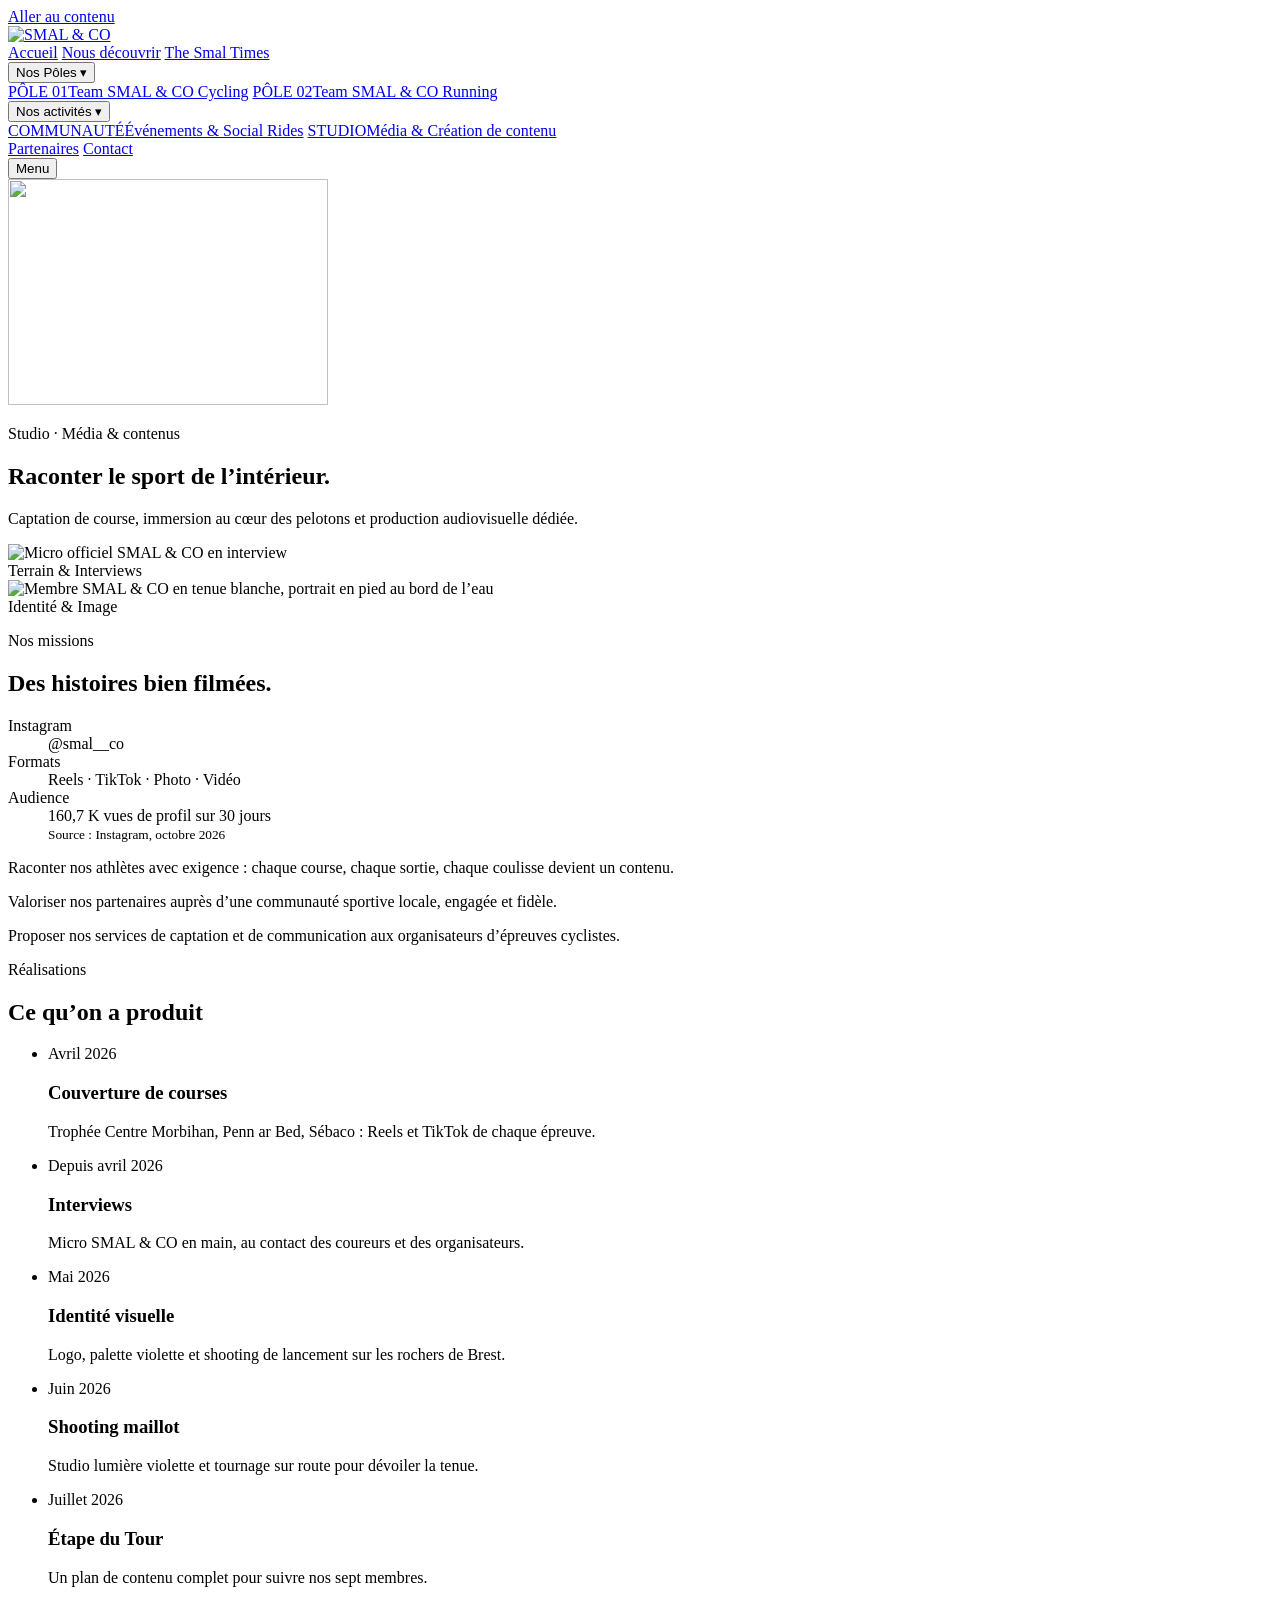
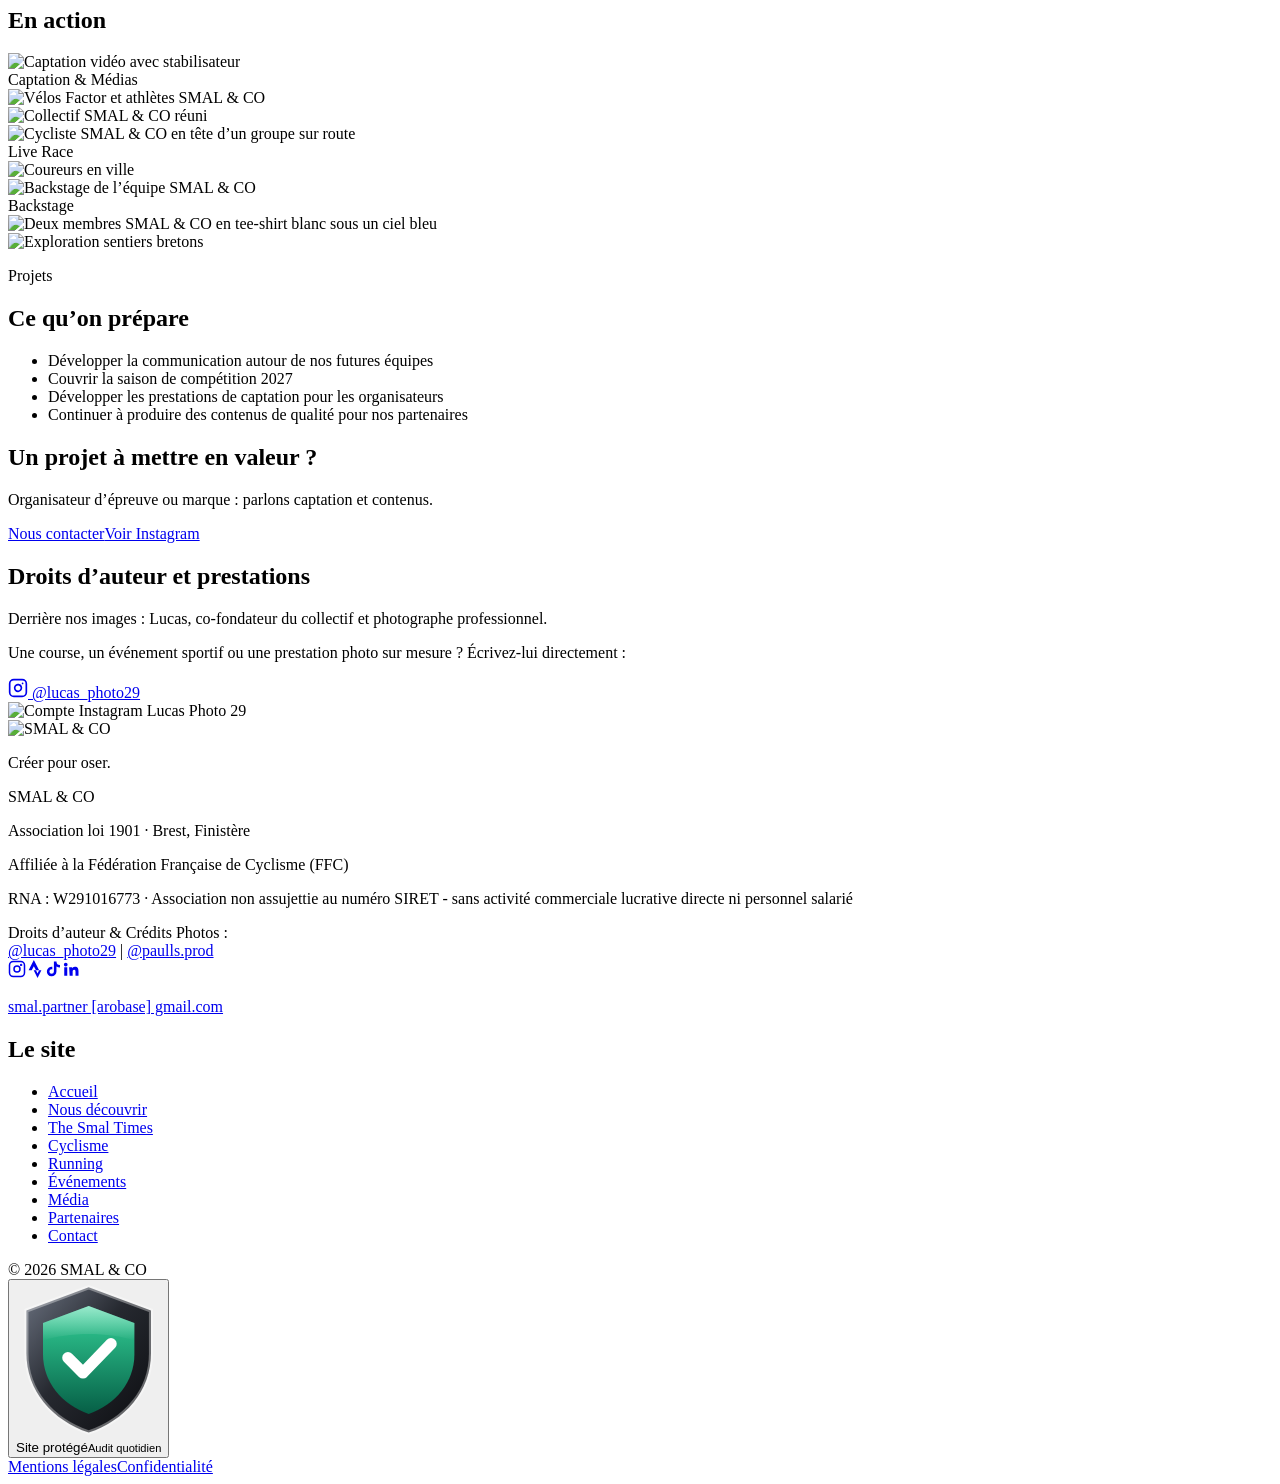
==== communication.html @ 0a057690 "Add files via upload Dépôt des fichiers à jour sur github (date du 19/11/2026 à 18h26)" ====
<!doctype html>
<html lang="fr">
<head>
<meta charset="utf-8">
<meta name="viewport" content="width=device-width, initial-scale=1">
<meta name="robots" content="noindex, nofollow">
<title>Communication — SMAL & CO</title>
<meta name="description" content="Le studio de contenus de SMAL & CO : Reels, récits de course et captations d’épreuves cyclistes.">
<meta name="theme-color" content="#111215">
<link rel="icon" href="logos/smal-mark.png" type="image/png">
<link rel="canonical" href="https://smal-co-web.netlify.app/communication.html">
<meta property="og:type" content="website">
<meta property="og:locale" content="fr_FR">
<meta property="og:site_name" content="SMAL &amp; CO">
<meta property="og:title" content="Communication — SMAL & CO">
<meta property="og:description" content="Le studio de contenus de SMAL & CO : Reels, récits de course et captations d’épreuves cyclistes.">
<meta property="og:url" content="https://smal-co-web.netlify.app/communication.html">
<meta property="og:image" content="https://smal-co-web.netlify.app/img/og-default.jpg">
<meta property="og:image:width" content="1200">
<meta property="og:image:height" content="630">
<meta name="twitter:card" content="summary_large_image">
<meta name="twitter:title" content="Communication — SMAL & CO">
<meta name="twitter:description" content="Le studio de contenus de SMAL & CO : Reels, récits de course et captations d’épreuves cyclistes.">
<meta name="twitter:image" content="https://smal-co-web.netlify.app/img/og-default.jpg">
<link rel="manifest" href="site.webmanifest">
<link rel="preload" href="fonts/inter-variable.woff2" as="font" type="font/woff2" crossorigin>
<link rel="stylesheet" href="assets/site.css">
<script>document.documentElement.classList.add('js')</script>
</head>
<body class="pole-media">
<a class="skip" href="#contenu">Aller au contenu</a>

<header class="top" data-header>
 <div class="wrap top-in">
  <a class="brand" href="/" aria-label="SMAL & CO, accueil"><img src="logos/smal-co-blanc.png" alt="SMAL & CO" width="682" height="125"></a>
  <nav id="menu" class="nav" aria-label="Navigation principale">
   <a href="/">Accueil</a>
   <a href="/qui-sommes-nous.html">Nous découvrir</a>
   <a href="/smal-times.html">The Smal Times</a>
   <div class="nav-dd">
    <button class="nav-dd-toggle" type="button" aria-expanded="false" aria-controls="nav-poles">Nos Pôles <span class="chevron-down" aria-hidden="true">▾</span></button>
    <div class="dropdown-menu" id="nav-poles">
    <a class="dropdown-item" href="/cyclisme.html"><span class="dropdown-item-badge">PÔLE 01</span><span class="dropdown-item-title">Team SMAL &amp; CO Cycling</span></a>
    <a class="dropdown-item" href="/running.html"><span class="dropdown-item-badge">PÔLE 02</span><span class="dropdown-item-title">Team SMAL &amp; CO Running</span></a>
    </div>
   </div>
   <div class="nav-dd">
    <button class="nav-dd-toggle active" type="button" aria-expanded="false" aria-controls="nav-activites">Nos activités <span class="chevron-down" aria-hidden="true">▾</span></button>
    <div class="dropdown-menu" id="nav-activites">
    <a class="dropdown-item" href="/evenements.html"><span class="dropdown-item-badge">COMMUNAUTÉ</span><span class="dropdown-item-title">Événements &amp; Social Rides</span></a>
    <a class="dropdown-item active" aria-current="page" href="/communication.html"><span class="dropdown-item-badge">STUDIO</span><span class="dropdown-item-title">Média &amp; Création de contenu</span></a>
    </div>
   </div>
   <a href="/partenaires.html">Partenaires</a>
   <a class="btn btn-small" href="/contact.html">Contact</a>
  </nav>
  <button class="burger" type="button" aria-expanded="false" aria-controls="menu" data-burger><span class="sr">Menu</span><i></i><i></i></button>
 </div>
</header>

<main id="contenu">
<section class="phead">
 <img class="phead-panther" src="img/da/panthere-media.webp" width="320" height="226" alt="" aria-hidden="true">
 <div class="wrap">
  <p class="eyebrow">Studio · Média &amp; contenus</p>
  <h1 class="h-xl">Raconter le sport de l’intérieur.</h1>
  <p class="lead">Captation de course, immersion au cœur des pelotons et production audiovisuelle dédiée.</p>
 </div>
</section>
<!-- Diptyque asymétrique : détail matériel / portrait (défilement libre, sans scroll bloqué) -->
<section class="media-showcase-section">
 <div class="wrap">
  <div class="media-duo-grid">
   <div class="media-duo-card card-detail">
    <img width="1200" height="2036" src="img/communication-micro.webp" alt="Micro officiel SMAL & CO en interview" class="duo-img" fetchpriority="high">
    <div class="duo-overlay"></div>
    <div class="duo-tag">Terrain &amp; Interviews</div>
   </div>
   <div class="media-duo-card card-lifestyle">
    <img width="800" height="1000" src="img/communication-terrain.webp" alt="Membre SMAL & CO en tenue blanche, portrait en pied au bord de l’eau" class="duo-img" loading="lazy" decoding="async">
    <div class="duo-overlay"></div>
    <div class="duo-tag">Identité &amp; Image</div>
   </div>
  </div>
 </div>
</section>

<section class="sec">
 <div class="wrap cols">
  <div>
   <p class="rv eyebrow" data-reveal>Nos missions</p>
   <h2 class="rv h-lg" data-reveal>Des histoires bien filmées.</h2>
   <dl class="rv facts" data-reveal>
    <div><dt>Instagram</dt><dd>@smal__co</dd></div>
    <div><dt>Formats</dt><dd>Reels · TikTok · Photo · Vidéo</dd></div>
    <div><dt>Audience</dt><dd>160,7 K vues de profil sur 30 jours<br><small class="src">Source : Instagram, octobre 2026</small></dd></div>
   </dl>
  </div>
  <div class="rv prose" data-reveal>
   <p>Raconter nos athlètes avec exigence : chaque course, chaque sortie, chaque coulisse devient un contenu.</p>
   <p>Valoriser nos partenaires auprès d’une communauté sportive locale, engagée et fidèle.</p>
   <p>Proposer nos services de captation et de communication aux organisateurs d’épreuves cyclistes.</p>
  </div>
 </div>
</section>

<section class="sec sec-alt">
 <div class="wrap">
  <p class="rv eyebrow" data-reveal>Réalisations</p>
  <h2 class="rv h-lg" data-reveal>Ce qu’on a produit</h2>
  <ul class="list-cards">
   <li class="rv" data-reveal><time>Avril 2026</time><h3>Couverture de courses</h3><p>Trophée Centre Morbihan, Penn ar Bed, Sébaco : Reels et TikTok de chaque épreuve.</p></li>
   <li class="rv" data-reveal style="--d:80ms"><time>Depuis avril 2026</time><h3>Interviews</h3><p>Micro SMAL & CO en main, au contact des coureurs et des organisateurs.</p></li>
   <li class="rv" data-reveal style="--d:160ms"><time>Mai 2026</time><h3>Identité visuelle</h3><p>Logo, palette violette et shooting de lancement sur les rochers de Brest.</p></li>
   <li class="rv" data-reveal><time>Juin 2026</time><h3>Shooting maillot</h3><p>Studio lumière violette et tournage sur route pour dévoiler la tenue.</p></li>
   <li class="rv" data-reveal style="--d:80ms"><time>Juillet 2026</time><h3>Étape du Tour</h3><p>Un plan de contenu complet pour suivre nos sept membres.</p></li>
  </ul>
 </div>
</section>

<section class="action-gallery-section">
 <div class="wrap">
  <h2 class="rv section-title" data-reveal>En action</h2>
  <div class="action-bento-grid">
   <div class="bento-card bento-wide"><img src="img/gimbal.webp" width="800" height="600" alt="Captation vidéo avec stabilisateur" loading="lazy" decoding="async"><div class="bento-tag">Captation &amp; Médias</div></div>
   <div class="bento-card"><img src="img/lancement1.webp" width="800" height="539" alt="Vélos Factor et athlètes SMAL &amp; CO" loading="lazy" decoding="async"></div>
   <div class="bento-card"><img src="img/equipe.webp" width="800" height="576" alt="Collectif SMAL &amp; CO réuni" loading="lazy" decoding="async"></div>
   <div class="bento-card bento-tall"><img src="img/communication-live-race.webp" width="800" height="1422" alt="Cycliste SMAL &amp; CO en tête d’un groupe sur route" loading="lazy" decoding="async"><div class="bento-tag">Live Race</div></div>
   <div class="bento-card"><img src="img/rennes2.webp" width="800" height="460" alt="Coureurs en ville" loading="lazy" decoding="async"></div>
   <div class="bento-card bento-wide"><img src="img/LBL04953.webp" width="800" height="450" alt="Backstage de l’équipe SMAL &amp; CO" loading="lazy" decoding="async"><div class="bento-tag">Backstage</div></div>
   <div class="bento-card"><img src="img/communication-tshirts.webp" width="800" height="640" alt="Deux membres SMAL &amp; CO en tee-shirt blanc sous un ciel bleu" loading="lazy" decoding="async"></div>
   <div class="bento-card bento-wide"><img src="img/run-trail.webp" width="800" height="450" alt="Exploration sentiers bretons" loading="lazy" decoding="async"></div>
  </div>
 </div>
</section>

<section class="sec sec-alt">
 <div class="wrap cols">
  <div>
   <p class="rv eyebrow" data-reveal>Projets</p>
   <h2 class="rv h-lg" data-reveal>Ce qu’on prépare</h2>
  </div>
  <ul class="rv goals" data-reveal>
   <li>Développer la communication autour de nos futures équipes</li>
   <li>Couvrir la saison de compétition 2027</li>
   <li>Développer les prestations de captation pour les organisateurs</li>
   <li>Continuer à produire des contenus de qualité pour nos partenaires</li>
  </ul>
 </div>
</section>

<section class="cta-final">
 <div class="wrap">
  <h2 class="rv h-xl" data-reveal>Un projet à mettre en valeur ?</h2>
  <p class="rv lead" data-reveal>Organisateur d’épreuve ou marque : parlons captation et contenus.</p>
  <div class="rv cta-row" data-reveal><a class="btn" href="/contact.html">Nous contacter</a><a class="btn btn-ghost" href="https://www.instagram.com/smal__co/" rel="noopener noreferrer" target="_blank">Voir Instagram</a></div>
 </div>
</section>

<section class="sec-tight copyright-services-section">
 <div class="wrap services-grid">
  <div class="services-content">
   <h2 class="rv h-md" data-reveal>Droits d’auteur et prestations</h2>
   <div class="rv prose" data-reveal>
    <p>Derrière nos images : Lucas, co-fondateur du collectif et photographe professionnel.</p>
    <p>Une course, un événement sportif ou une prestation photo sur mesure ? Écrivez-lui directement :</p>
   </div>
   <a href="https://instagram.com/lucas_photo29" target="_blank" rel="noopener noreferrer" class="rv insta-badge-pill" data-reveal>
    <svg width="20" height="20" viewBox="0 0 24 24" fill="none" stroke="currentColor" stroke-width="2" stroke-linecap="round" stroke-linejoin="round" aria-hidden="true"><rect x="2" y="2" width="20" height="20" rx="5" ry="5"/><path d="M16 11.37A4 4 0 1 1 12.63 8 4 4 0 0 1 16 11.37z"/><line x1="17.5" y1="6.5" x2="17.51" y2="6.5"/></svg>
    <span>@lucas_photo29</span>
   </a>
  </div>
  <div class="rv services-preview" data-reveal>
   <img width="800" height="599" src="img/1433860e-b16f-4b3f-aa23-d51d71d05199.webp" alt="Compte Instagram Lucas Photo 29" class="insta-preview-img" loading="lazy" decoding="async">
  </div>
 </div>
</section>
</main>

<footer class="foot">
 <div class="wrap foot-in">
  <div>
   <img class="foot-logo" src="logos/smal-co-blanc.png" alt="SMAL & CO" width="682" height="125" loading="lazy" decoding="async">
   <p class="foot-sig">Créer pour oser.</p>
   <div class="footer-legal-info">
    <p class="association-name">SMAL &amp; CO</p>
    <p>Association loi 1901 · Brest, Finistère</p>
    <p>Affiliée à la Fédération Française de Cyclisme (FFC)</p>
    <p class="legal-registration">RNA : W291016773 · Association non assujettie au numéro SIRET - sans activité commerciale lucrative directe ni personnel salarié</p>
   </div>
   <div class="footer-copyright-section">
    <span class="copyright-title">Droits d’auteur &amp; Crédits Photos :</span>
    <div class="copyright-links">
     <a href="https://instagram.com/lucas_photo29" target="_blank" rel="noopener noreferrer" class="insta-credit">@lucas_photo29</a>
     <span class="separator" aria-hidden="true">|</span>
     <a href="https://instagram.com/paulls.prod" target="_blank" rel="noopener noreferrer" class="insta-credit">@paulls.prod</a>
    </div>
   </div>
   <div class="soc-row"><a class="soc-ico soc-ig" href="https://www.instagram.com/smal__co/" target="_blank" rel="noopener noreferrer" aria-label="Instagram" data-tip="Instagram"><svg viewBox="0 0 24 24" width="18" height="18" fill="none" stroke="currentColor" stroke-width="2" stroke-linecap="round" stroke-linejoin="round" aria-hidden="true"><rect x="2" y="2" width="20" height="20" rx="5"/><circle cx="12" cy="12" r="4"/><circle cx="17.5" cy="6.5" r=".6" fill="currentColor"/></svg></a><a class="soc-ico soc-st" href="https://www.strava.com/clubs/smal__co" target="_blank" rel="noopener noreferrer" aria-label="Strava" data-tip="Strava"><svg viewBox="0 0 24 24" width="18" height="18" fill="currentColor" aria-hidden="true"><path d="M15.39 17.94l-2.09-4.12h-3.07L15.39 24l5.15-10.18h-3.07m-7-5.6l2.84 5.6h4.17L10.46 0l-7 13.82h4.17"/></svg></a><a class="soc-ico soc-tt" href="https://www.tiktok.com/@smal__co" target="_blank" rel="noopener noreferrer" aria-label="TikTok" data-tip="TikTok"><svg viewBox="0 0 24 24" width="18" height="18" fill="currentColor" aria-hidden="true"><path d="M16.6 2h-3.4v13.4a3 3 0 1 1-3-3c.3 0 .6 0 .9.1V9a6.4 6.4 0 1 0 5.5 6.4V8.6a8 8 0 0 0 4.7 1.5V6.7a4.7 4.7 0 0 1-4.7-4.7z"/></svg></a><a class="soc-ico soc-li" href="https://www.linkedin.com/in/smal-co-a187363a7" target="_blank" rel="noopener noreferrer" aria-label="LinkedIn" data-tip="LinkedIn"><svg viewBox="0 0 24 24" width="18" height="18" fill="currentColor" aria-hidden="true"><path d="M4.98 3.5a2.5 2.5 0 1 1 0 5 2.5 2.5 0 0 1 0-5zM3 9.5h4V21H3zM9.5 9.5h3.8v1.6h.1c.5-1 1.8-2 3.8-2 4 0 4.8 2.6 4.8 6V21h-4v-5.2c0-1.3 0-2.9-1.8-2.9s-2 1.4-2 2.8V21h-4z"/></svg></a></div>
   <p><a href="/contact.html" data-u="smal.partner" data-d="gmail.com">smal.partner [arobase] gmail.com</a></p>
  </div>
  <nav aria-label="Pied de page">
   <h2 class="foot-h">Le site</h2>
   <ul><li><a href="/">Accueil</a></li><li><a href="/qui-sommes-nous.html">Nous découvrir</a></li><li><a href="/smal-times.html">The Smal Times</a></li><li><a href="/cyclisme.html">Cyclisme</a></li><li><a href="/running.html">Running</a></li><li><a href="/evenements.html">Événements</a></li><li><a href="/communication.html">Média</a></li><li><a href="/partenaires.html">Partenaires</a></li><li><a href="/contact.html">Contact</a></li></ul>
  </nav>
 </div>
 <div class="wrap foot-bar"><span>© 2026 SMAL & CO</span><div class="sec-glass" data-sec><button class="sec-chip" type="button" aria-expanded="false" aria-controls="sec-panel"><svg class="sec-shield" viewBox="0 0 28 30" aria-hidden="true"><defs><linearGradient id="secG1" x1="0" y1="0" x2="1" y2="1"><stop offset="0" stop-color="#6b7280"/><stop offset=".45" stop-color="#262930"/><stop offset="1" stop-color="#0b0c0f"/></linearGradient><linearGradient id="secG2" x1="0" y1="0" x2="0" y2="1"><stop offset="0" stop-color="#34d399"/><stop offset="1" stop-color="#065f46"/></linearGradient><linearGradient id="secG3" x1="0" y1="0" x2="0" y2="1"><stop offset="0" stop-color="#fff" stop-opacity=".5"/><stop offset="1" stop-color="#fff" stop-opacity="0"/></linearGradient></defs><path d="M14 1l12 4.5v8.2c0 7.3-5 12.9-12 15.3C7 26.6 2 21 2 13.7V5.5z" fill="url(#secG1)" stroke="rgba(255,255,255,.35)" stroke-width=".8"/><path d="M14 4.6l8.8 3.3v6c0 5.4-3.6 9.6-8.8 11.5-5.2-1.9-8.8-6.1-8.8-11.5v-6z" fill="url(#secG2)"/><path d="M14 4.6l8.8 3.3v3.4C18 9.6 10 9.6 5.2 11.3V7.9z" fill="url(#secG3)"/><path d="M10 14.6l2.9 2.9 5.4-5.6" fill="none" stroke="#fff" stroke-width="2.2" stroke-linecap="round" stroke-linejoin="round"/></svg><span class="sec-chip-txt"><span data-sec-label>Site protégé</span><small>Audit quotidien</small></span><span class="sec-dot" aria-hidden="true"></span></button><div class="sec-panel" id="sec-panel" role="dialog" aria-label="Transparence sécurité" hidden><p class="sec-panel-h" data-sec-title>Site protégé &amp; vérifié</p><p class="sec-panel-date" data-sec-date>Chargement du dernier contrôle…</p><ul class="sec-panel-list" data-sec-list></ul><a href="https://github.com/Maattyeux/smal-co-site/actions/workflows/securite.yml" target="_blank" rel="noopener noreferrer">Vérifier l’historique des contrôles</a></div></div><span class="foot-legal"><a href="/mentions-legales.html">Mentions légales</a><a href="/confidentialite.html">Confidentialité</a></span></div>
</footer>

<script src="assets/site.js" defer></script>
</body>
</html>
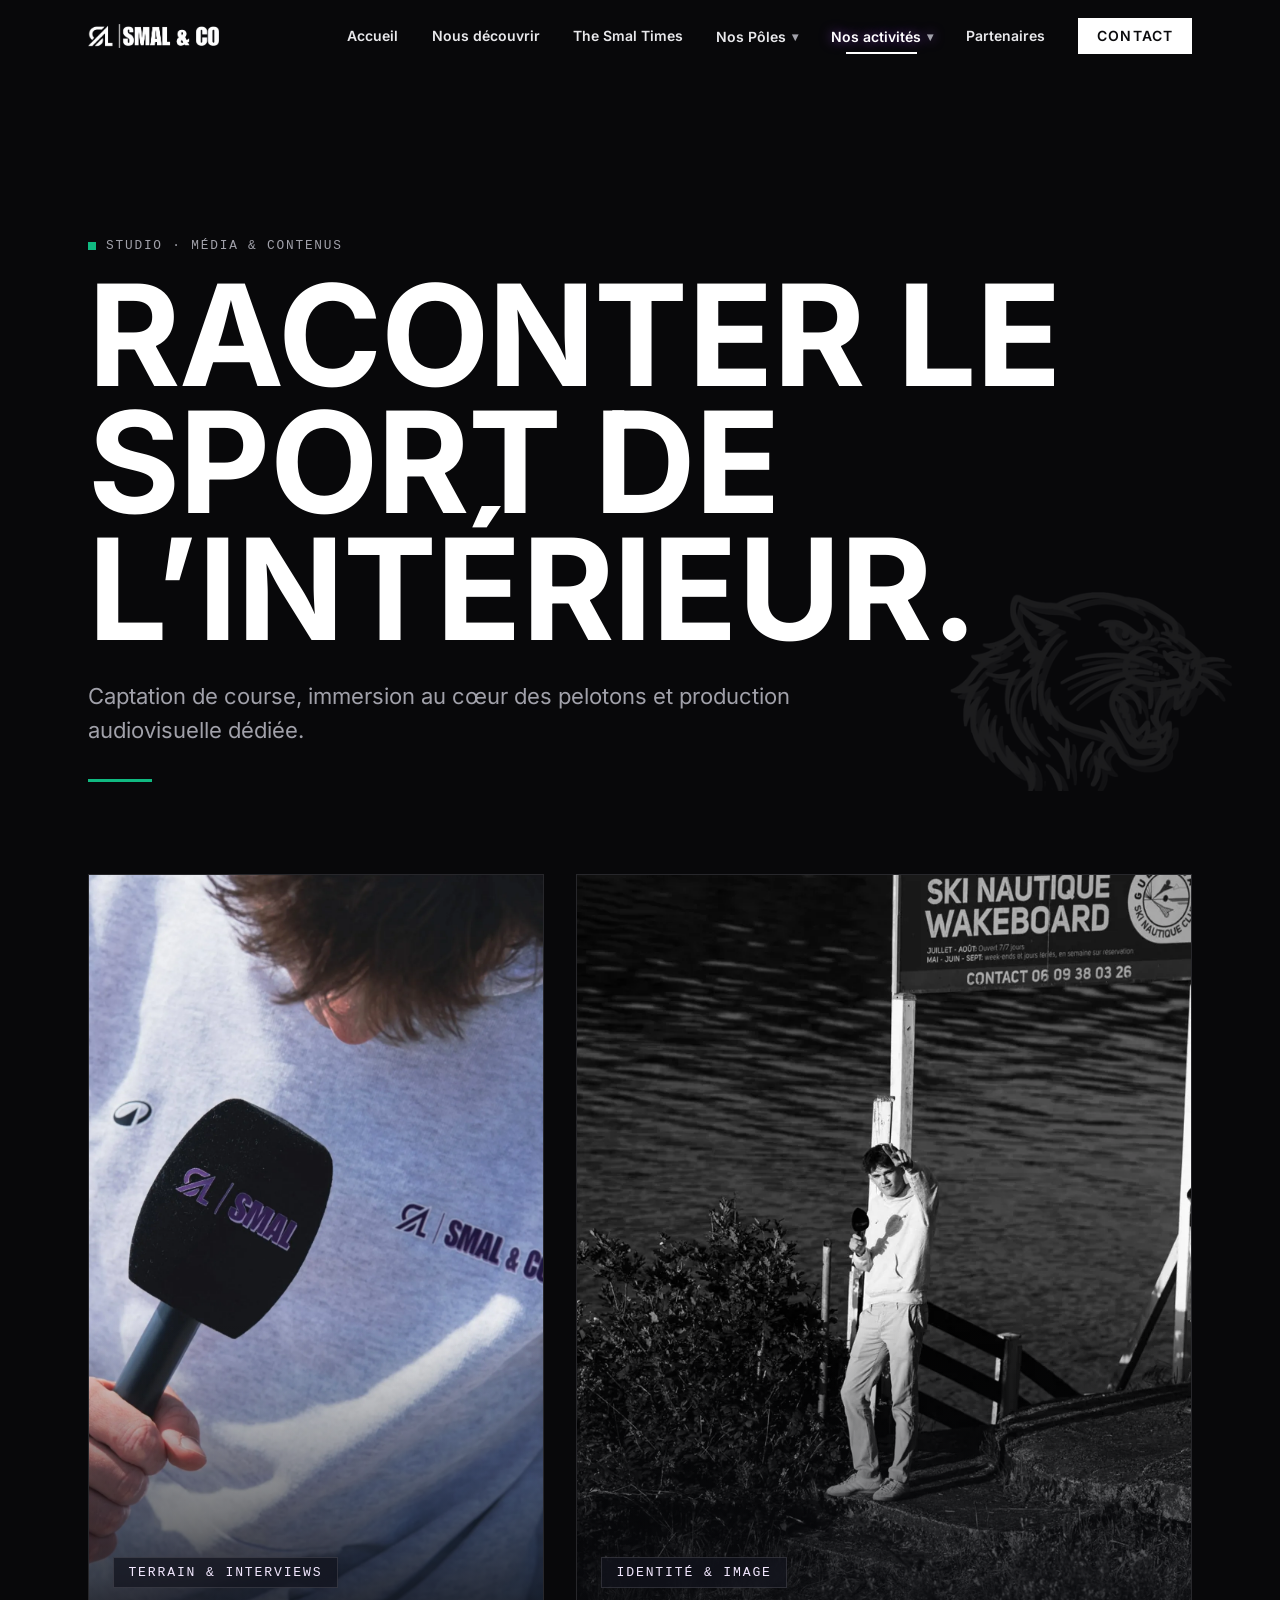
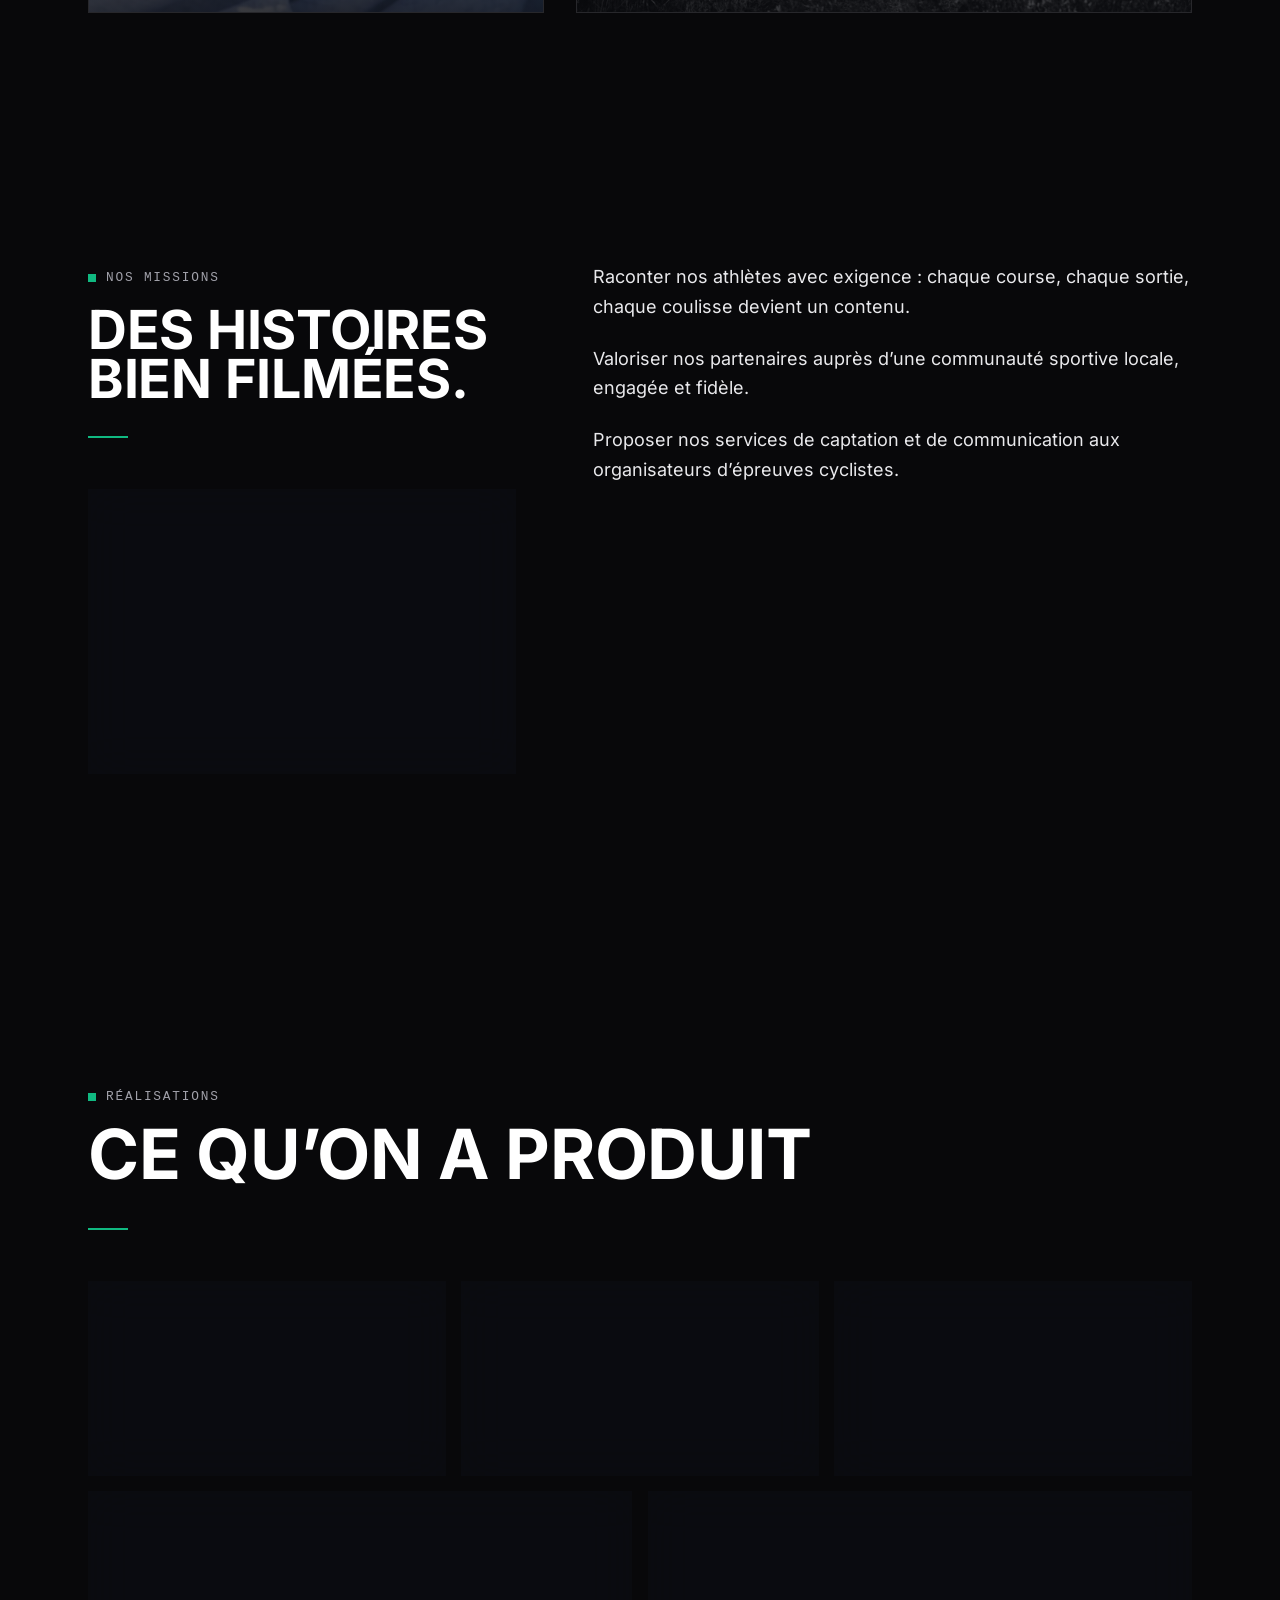
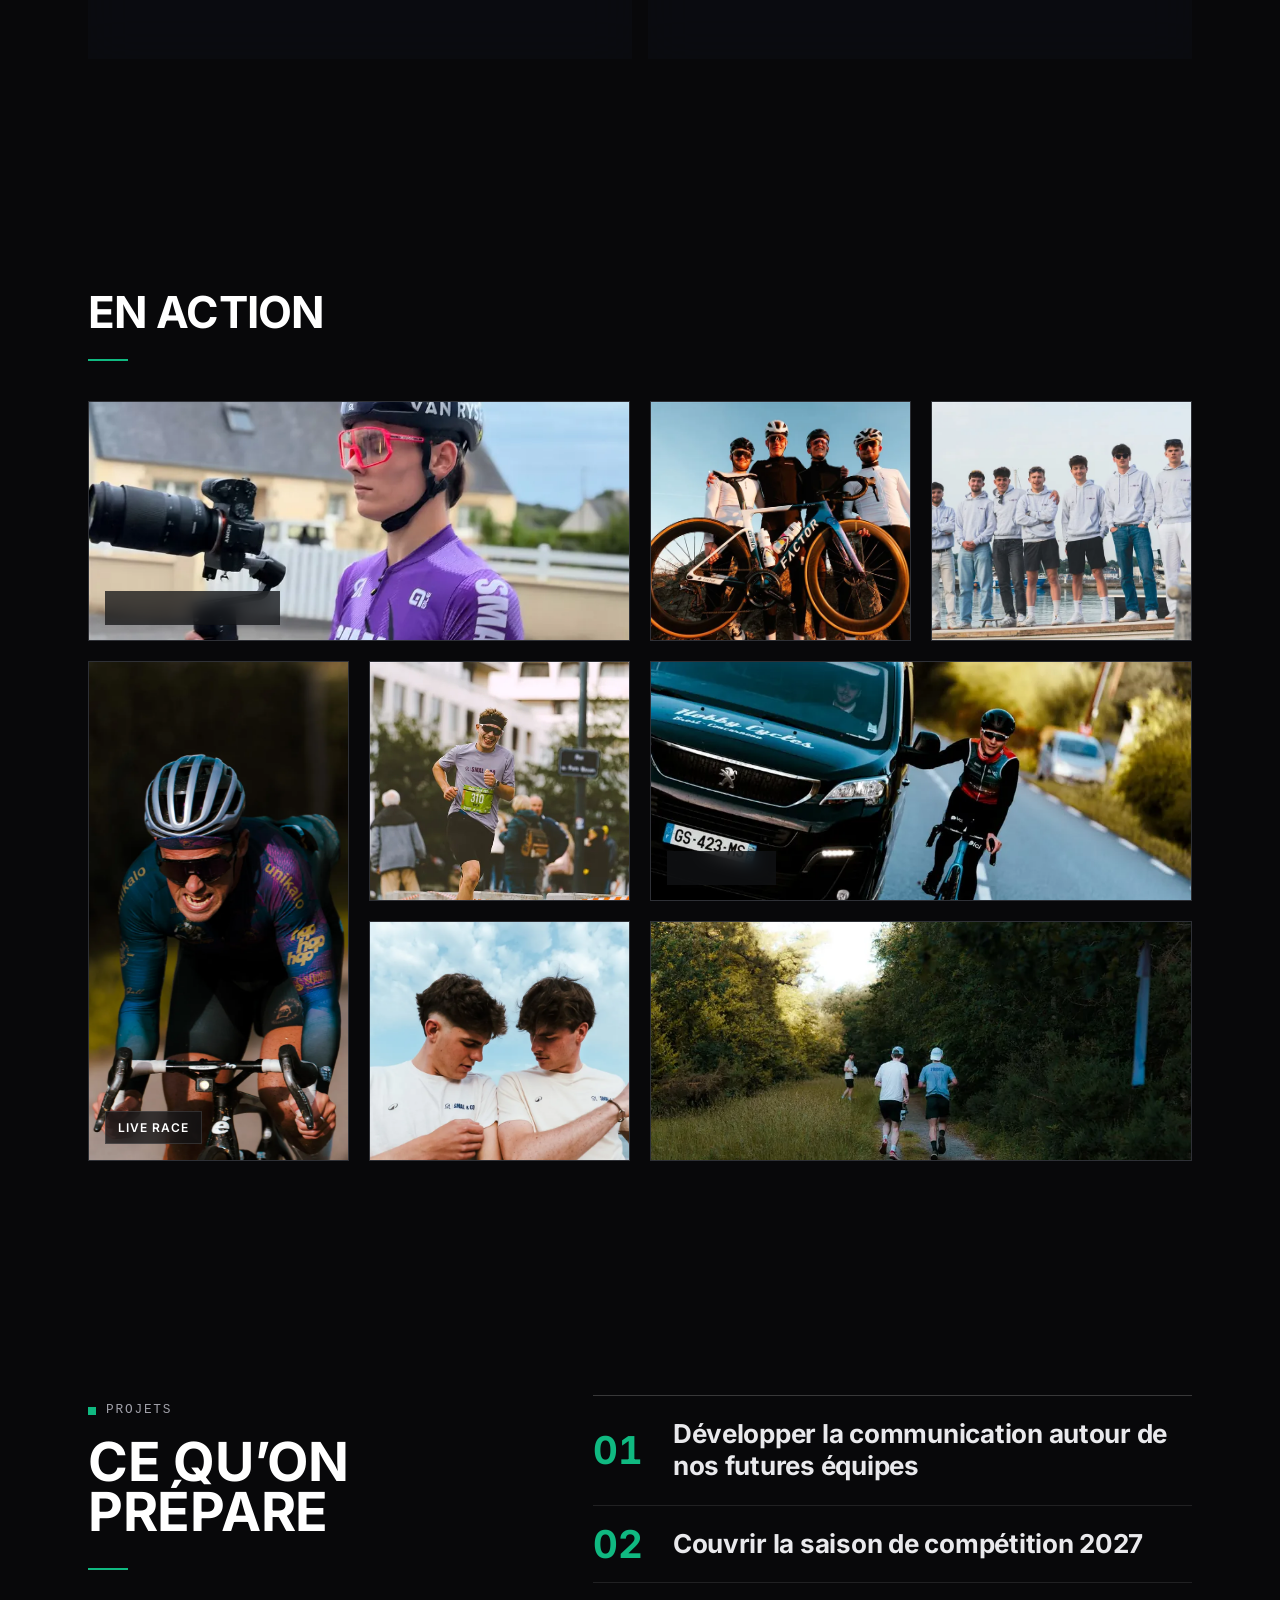
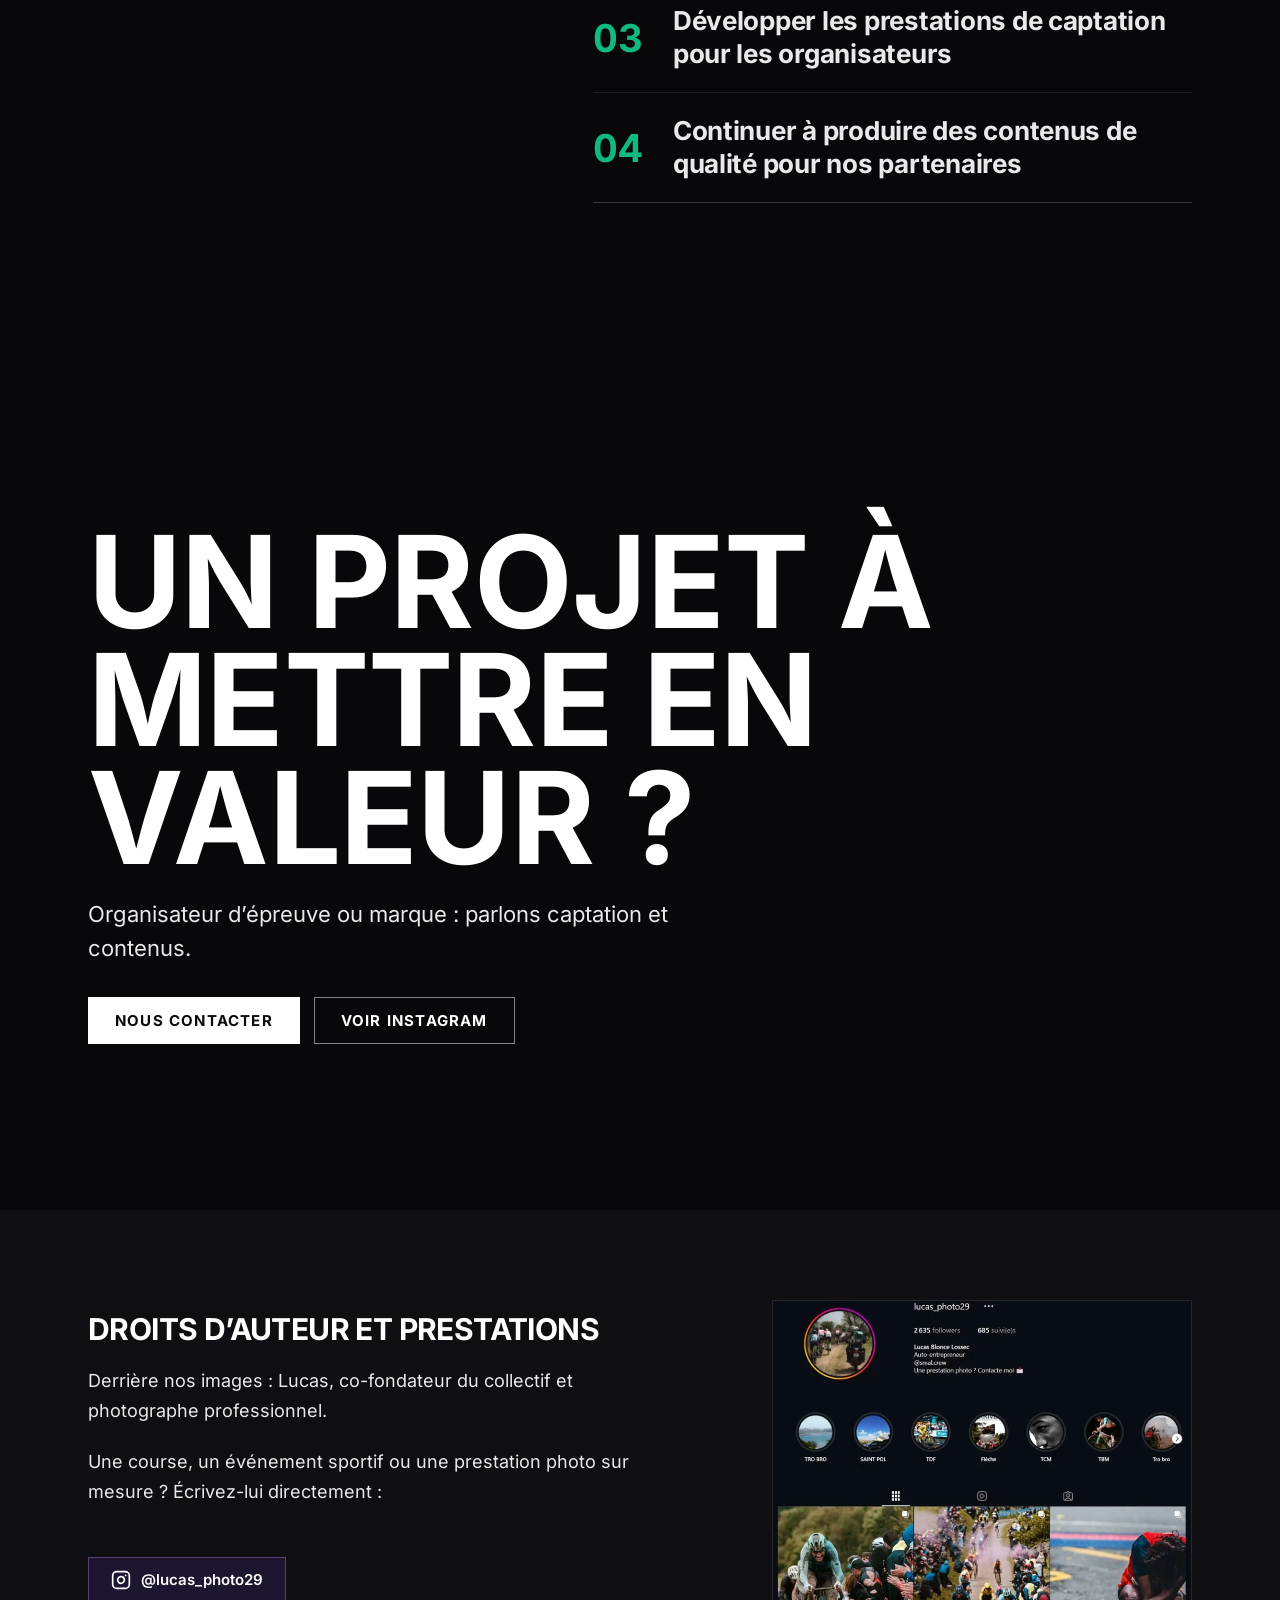
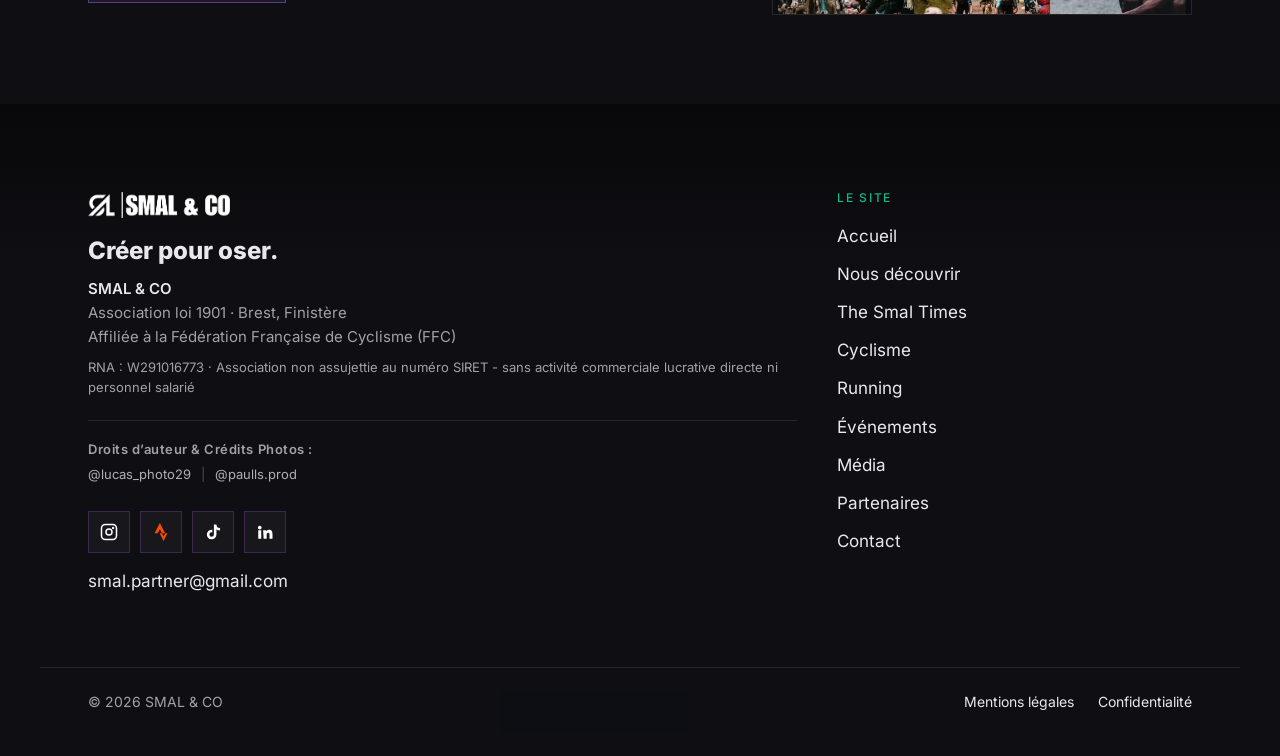
==== commit ec89efaf: "Correctif : domaine pages.dev, AGENTS.md et CLAUDE.md (par Matthieu)" ====
--- a/communication.html
+++ b/communication.html
@@ -8,20 +8,20 @@
 <meta name="description" content="Le studio de contenus de SMAL & CO : Reels, récits de course et captations d’épreuves cyclistes.">
 <meta name="theme-color" content="#111215">
 <link rel="icon" href="logos/smal-mark.png" type="image/png">
-<link rel="canonical" href="https://smal-co-web.netlify.app/communication.html">
+<link rel="canonical" href="https://smal-co-web.pages.dev/communication.html">
 <meta property="og:type" content="website">
 <meta property="og:locale" content="fr_FR">
 <meta property="og:site_name" content="SMAL &amp; CO">
 <meta property="og:title" content="Communication — SMAL & CO">
 <meta property="og:description" content="Le studio de contenus de SMAL & CO : Reels, récits de course et captations d’épreuves cyclistes.">
-<meta property="og:url" content="https://smal-co-web.netlify.app/communication.html">
-<meta property="og:image" content="https://smal-co-web.netlify.app/img/og-default.jpg">
+<meta property="og:url" content="https://smal-co-web.pages.dev/communication.html">
+<meta property="og:image" content="https://smal-co-web.pages.dev/img/og-default.jpg">
 <meta property="og:image:width" content="1200">
 <meta property="og:image:height" content="630">
 <meta name="twitter:card" content="summary_large_image">
 <meta name="twitter:title" content="Communication — SMAL & CO">
 <meta name="twitter:description" content="Le studio de contenus de SMAL & CO : Reels, récits de course et captations d’épreuves cyclistes.">
-<meta name="twitter:image" content="https://smal-co-web.netlify.app/img/og-default.jpg">
+<meta name="twitter:image" content="https://smal-co-web.pages.dev/img/og-default.jpg">
 <link rel="manifest" href="site.webmanifest">
 <link rel="preload" href="fonts/inter-variable.woff2" as="font" type="font/woff2" crossorigin>
 <link rel="stylesheet" href="assets/site.css">
--- a/assets/site.css
+++ b/assets/site.css
@@ -0,0 +1,1133 @@
+﻿/* Inter variable (OFL), auto-hébergée : toutes les graisses 100-900, pas d'appel à Google Fonts */
+@font-face{font-family:"SMAL Sans";src:url(../fonts/inter-variable.woff2) format("woff2");font-weight:100 900;font-display:swap}
+/* Impact (police système) déclarée pour toutes les graisses : évite le faux gras que le navigateur ajouterait sur font-weight:700/800 */
+@font-face{font-family:"SMAL Impact";src:local("Impact");font-weight:100 900}
+
+:root{
+  --bg:#111215; --bg-2:#14151a; --panel:#1a1b22;
+  --violet:#440A74; --violet-2:#7a3ee0; --violet-3:#b794ff;
+  --text:#e2e8f0; --muted:#cbd5e1; --line:rgba(255,255,255,.08);
+  --head:#fff; --eyebrow:#a855f7; --lift:0 10px 30px -10px rgba(0,0,0,.5);
+  --gold:#d9b25b;
+  --sans:"SMAL Sans",-apple-system,BlinkMacSystemFont,"Segoe UI",Roboto,Arial,sans-serif;
+  --display:var(--sans); /* sous-titres, cartes, chiffres : Inter */
+  --impact:"SMAL Impact",Impact,"Arial Black","SMAL Sans",sans-serif; /* grands titres seulement ; Inter en secours là où Impact manque (Android, Linux) */
+  --wrap:1200px; --gut:clamp(20px,5vw,48px); --ease:cubic-bezier(.2,.8,.2,1);
+  --sec-y:clamp(80px,12vw,160px); --sec-y-tight:clamp(48px,7vw,96px);
+}
+*{box-sizing:border-box}
+html{scroll-behavior:smooth;-webkit-text-size-adjust:100%;-webkit-font-smoothing:antialiased;-moz-osx-font-smoothing:grayscale;text-rendering:optimizeLegibility}
+body{margin:0;background:var(--bg);color:var(--text);font:400 17px/1.65 var(--sans);overflow-x:hidden}
+img{max-width:100%;height:auto;display:block}
+a{color:inherit}
+ul,ol{margin:0;padding:0;list-style:none}
+h1,h2,h3,p{margin:0}
+:focus-visible{outline:2px solid var(--violet-3);outline-offset:3px;border-radius:4px}
+.sr{position:absolute;width:1px;height:1px;overflow:hidden;clip:rect(0 0 0 0);white-space:nowrap}
+.skip{position:absolute;left:12px;top:-60px;background:#fff;color:#000;padding:10px 16px;border-radius:8px;z-index:100;transition:top .2s}
+.skip:focus{top:12px}
+.wrap{width:100%;max-width:var(--wrap);margin:0 auto;padding:0 var(--gut)}
+.muted{color:var(--muted)}
+.eyebrow{font:600 .8rem/1 var(--sans);letter-spacing:.15em;text-transform:uppercase;color:var(--eyebrow);margin-bottom:20px}
+.lead{font-size:clamp(18px,2vw,22px);line-height:1.55;color:var(--text);max-width:46ch}
+.h-mega{font:800 clamp(64px,13vw,190px)/.88 var(--display);letter-spacing:-.04em}
+.h-xl{font:800 clamp(44px,8vw,104px)/1.05 var(--display);letter-spacing:-.02em;color:var(--head)}
+.h-lg{font:800 clamp(32px,5vw,60px)/1.15 var(--display);letter-spacing:-.02em;color:var(--head);margin-bottom:clamp(28px,4vw,56px)}
+.h-md{font:700 clamp(22px,2.4vw,30px)/1.15 var(--display);letter-spacing:-.02em;color:var(--head)}
+
+/* Boutons */
+.btn{display:inline-flex;align-items:center;justify-content:center;gap:10px;padding:15px 26px;border-radius:999px;background:linear-gradient(135deg,var(--violet-2),var(--violet));color:#fff;font:600 15px/1 var(--sans);text-decoration:none;border:1px solid transparent;box-shadow:0 10px 34px -10px rgba(122,62,224,.7);transition:transform .3s var(--ease),box-shadow .3s var(--ease),background .3s var(--ease),border-color .3s var(--ease)}
+.btn:hover{transform:translateY(-2px);box-shadow:0 16px 40px -10px rgba(122,62,224,.9)}
+.btn-ghost{background:transparent;border-color:rgba(255,255,255,.28);box-shadow:none}
+.btn-ghost:hover{background:rgba(255,255,255,.08);box-shadow:none}
+.btn-small{padding:10px 18px;font-size:14px}
+.btn-off{background:transparent;border-color:var(--line);color:var(--muted);box-shadow:none;cursor:not-allowed}
+.btn-off:hover{transform:none;box-shadow:none}
+.cta-row{display:flex;flex-wrap:wrap;gap:14px;margin-top:32px}
+.link{color:var(--violet-3);text-underline-offset:4px}
+.todo,.todo-inline{display:inline-block;margin-top:12px;padding:4px 10px;border-radius:6px;border:1px dashed var(--gold);color:var(--gold);font:600 12px/1.4 var(--sans);font-style:normal}
+
+/* En-tête */
+.top{position:fixed;inset:0 0 auto 0;z-index:50;transition:background .35s,backdrop-filter .35s,border-color .35s;border-bottom:1px solid transparent}
+.top.scrolled{background:rgba(17,18,21,.78);backdrop-filter:blur(16px);-webkit-backdrop-filter:blur(16px);border-color:var(--line)}
+.top-in{display:flex;align-items:center;justify-content:space-between;height:72px}
+.brand img{height:24px;width:auto}
+.nav{display:flex;align-items:center;gap:clamp(16px,2.6vw,34px)}
+.nav a{text-decoration:none;font:600 14px/1 var(--sans);color:var(--text);position:relative;padding:6px 0}
+.nav a:not(.btn)::after{content:"";position:absolute;left:0;right:0;bottom:-2px;height:2px;background:var(--violet-2);transform:scaleX(0);transform-origin:left;transition:transform .3s cubic-bezier(.8,0,.2,1)}
+.nav a:not(.btn):hover::after,.nav a[aria-current=page]::after{transform:scaleX(1)}
+.nav a.btn{color:#fff}
+.burger{display:none;background:none;border:0;width:44px;height:44px;position:relative;cursor:pointer;color:#fff}
+.burger i{position:absolute;left:11px;right:11px;height:2px;background:currentColor;border-radius:2px;transition:transform .3s var(--ease)}
+.burger i:nth-of-type(1){top:18px}.burger i:nth-of-type(2){top:26px}
+.burger[aria-expanded=true] i:nth-of-type(1){transform:translateY(4px) rotate(45deg)}
+.burger[aria-expanded=true] i:nth-of-type(2){transform:translateY(-4px) rotate(-45deg)}
+
+/* Hero */
+.hero{position:relative;min-height:100svh;display:flex;align-items:flex-end;overflow:hidden;isolation:isolate}
+.hero-img{position:absolute;inset:0;width:100%;height:100%;object-fit:cover;z-index:-2;animation:kb 22s ease-out both}
+.hero-shade{position:absolute;inset:0;z-index:-1;background:
+  radial-gradient(900px 500px at 15% 100%,rgba(68,10,116,.85),transparent 70%),
+  linear-gradient(180deg,rgba(17,18,21,.6) 0%,rgba(17,18,21,.35) 40%,rgba(17,18,21,.94) 100%)}
+.hero-in{padding-bottom:clamp(64px,10vh,120px);padding-top:140px}
+.hero .line{display:block;overflow:hidden;padding-bottom:.06em}
+.hero .line>span{display:block;animation:rise 1.1s var(--ease) both;animation-delay:calc(var(--i)*.14s + .2s)}
+.hero-lead{margin-top:28px;animation:fade 1s .6s both}
+.hero .eyebrow{animation:fade 1s .1s both}
+.hero .cta-row{animation:fade 1s .8s both}
+.scroll-cue{position:absolute;left:50%;bottom:22px;width:26px;height:42px;border:1.5px solid rgba(255,255,255,.5);border-radius:14px;transform:translateX(-50%)}
+.scroll-cue i{position:absolute;left:50%;top:8px;width:3px;height:8px;margin-left:-1.5px;background:#fff;border-radius:2px;animation:cue 1.8s infinite}
+@keyframes kb{from{transform:scale(1.12)}to{transform:scale(1)}}
+@keyframes rise{from{transform:translateY(105%)}to{transform:none}}
+@keyframes fade{from{opacity:0;transform:translateY(14px)}to{opacity:1;transform:none}}
+@keyframes cue{0%{opacity:0;transform:translateY(0)}30%{opacity:1}100%{opacity:0;transform:translateY(14px)}}
+
+
+/* Sections */
+.sec{padding:var(--sec-y) 0}
+.sec-tight{padding:var(--sec-y-tight) 0}
+.manifesto{font:700 clamp(28px,4.6vw,58px)/1.12 var(--display);letter-spacing:-.025em;max-width:22em}
+.w{display:inline}
+.js [data-words] .w{opacity:.16;transition:opacity .5s ease;transition-delay:calc(var(--i)*28ms)}
+.js [data-words].in .w{opacity:1}
+
+
+/* Chiffres */
+.numbers{background:radial-gradient(900px 400px at 80% 0%,rgba(68,10,116,.45),transparent 70%),var(--bg-2);border-block:1px solid var(--line)}
+.nums{display:grid;grid-template-columns:repeat(4,1fr);gap:32px}
+.num strong{display:block;font:800 clamp(40px,5.6vw,76px)/1 var(--display);letter-spacing:-.04em;background:linear-gradient(180deg,#fff,var(--violet-3));-webkit-background-clip:text;background-clip:text;color:transparent}
+.num>span{display:block;margin-top:12px;color:var(--muted);font-size:15px;max-width:22ch}
+
+/* Galerie */
+.gallery{padding:clamp(48px,7vw,96px) 0;overflow:hidden}
+.gal-track{display:flex;gap:16px;overflow-x:auto;scroll-snap-type:x mandatory;padding:0 var(--gut);scrollbar-width:thin;scrollbar-color:var(--violet) transparent}
+.gal-track figure{flex:none;width:clamp(260px,42vw,560px);aspect-ratio:4/3;margin:0;border-radius:20px;overflow:hidden;scroll-snap-align:center;border:1px solid var(--line)}
+.gal-track img{width:100%;height:100%;object-fit:cover;transition:transform 1s var(--ease)}
+.gal-track figure:hover img{transform:scale(1.05)}
+
+/* Valeurs */
+.values{display:grid;grid-template-columns:repeat(3,1fr);gap:1px;background:var(--line);border:1px solid var(--line);border-radius:24px;overflow:hidden}
+.values li{background:var(--bg);padding:clamp(24px,3vw,40px)}
+.values h3{font:700 22px/1.2 var(--display);margin-bottom:10px}
+.values p{color:var(--muted);font-size:16px}
+
+/* Logos */
+.logos{display:flex;flex-wrap:wrap;align-items:center;gap:clamp(28px,5vw,72px)}
+.logos img{height:clamp(40px,5vw,60px);width:auto;max-width:180px;object-fit:contain;opacity:.75;transition:opacity .3s}
+.logos a:hover img{opacity:1}
+
+/* CTA final */
+.cta-final{padding:clamp(90px,13vw,170px) 0;text-align:left;background:radial-gradient(1000px 500px at 50% 120%,rgba(122,62,224,.5),transparent 70%),var(--bg);border-top:1px solid var(--line)}
+.cta-final .lead{margin-top:20px}
+
+/* Têtes de page */
+.phead{padding:clamp(150px,20vw,230px) 0 clamp(30px,5vw,60px);background:radial-gradient(900px 420px at 85% 0%,rgba(68,10,116,.6),transparent 70%)}
+.phead .lead{margin-top:26px;max-width:60ch} /* intro de page en 3 lignes max sur grand écran */
+.band{height:clamp(240px,48vw,560px);overflow:hidden;border-block:1px solid var(--line)}
+.band img{width:100%;height:100%;object-fit:cover}
+
+/* Frise */
+.timeline{position:relative;max-width:820px;margin-left:clamp(0px,4vw,40px);padding-left:36px;border-left:1px solid var(--line)}
+.timeline li{position:relative;padding-bottom:clamp(36px,5vw,60px)}
+.timeline li::before{content:"";position:absolute;left:-42px;top:6px;width:11px;height:11px;border-radius:50%;background:var(--violet-2);box-shadow:0 0 0 6px rgba(122,62,224,.2)}
+.timeline li.is-goal::before{background:transparent;border:2px solid var(--violet-3)}
+.timeline time{display:block;font:600 13px/1 var(--sans);letter-spacing:.14em;text-transform:uppercase;color:var(--violet-3);margin-bottom:10px}
+.timeline p{color:#cfcae0;margin-top:8px;max-width:56ch}
+.timeline small{margin-left:12px;font:600 11px/1 var(--sans);letter-spacing:.14em;text-transform:uppercase;padding:5px 9px;border:1px solid var(--violet-3);color:var(--violet-3);border-radius:999px;vertical-align:middle}
+
+/* Fondateurs */
+.role{color:var(--violet-3);font-weight:600;margin-top:4px}
+
+/* Pages équipes */
+.cols{display:grid;grid-template-columns:minmax(0,5fr) minmax(0,7fr);gap:clamp(32px,6vw,96px);align-items:start}
+.facts{display:grid;gap:1px;background:var(--line);border:1px solid var(--line);border-radius:20px;overflow:hidden;margin:0}
+.facts>div{background:var(--panel);padding:20px 24px}
+.facts dt{font:600 12px/1 var(--sans);letter-spacing:.16em;text-transform:uppercase;color:var(--violet-3);margin-bottom:8px}
+.facts dd{margin:0;font:700 22px/1.2 var(--display)}
+.prose p{margin-bottom:22px;font-size:18px;color:var(--text);max-width:58ch}
+.goals{display:grid;gap:1px;background:var(--line);border-block:1px solid var(--line)}
+.goals li{background:var(--bg);padding:22px 0 22px 56px;position:relative;font:700 clamp(18px,2.2vw,26px)/1.25 var(--display);letter-spacing:-.01em}
+.goals li::before{content:"→";position:absolute;left:8px;top:21px;color:var(--violet-2)}
+.mosaic{display:grid;grid-template-columns:repeat(4,1fr);gap:4px;margin-top:clamp(48px,7vw,96px)}
+.mosaic img{width:100%;aspect-ratio:3/4;object-fit:cover}
+.status-card{padding:32px;border:1px solid var(--line);border-radius:22px;background:var(--panel)}
+.status-card .muted{margin-top:14px;font-size:16px}
+
+/* Partenaires */
+.partners{display:grid;grid-template-columns:repeat(3,1fr);gap:20px}
+.partners li{padding:32px;border:1px solid var(--line);border-radius:24px;background:var(--panel);display:flex;flex-direction:column;gap:8px}
+.partners .eyebrow{margin:20px 0 4px}
+.partners p:not(.eyebrow){color:#cfcae0;font-size:16px}
+.p-logo{height:110px;display:grid;place-items:center start}
+.p-logo img{max-height:80px;max-width:200px;width:auto;object-fit:contain}
+
+/* Soutien */
+.uses{display:grid;grid-template-columns:repeat(4,1fr);gap:20px}
+.uses li{padding:26px;border:1px solid var(--line);border-radius:20px;background:var(--panel)}
+.uses h3{font:700 20px/1.2 var(--display);margin-bottom:8px}
+.uses p{color:var(--muted);font-size:15px}
+.ways{display:grid;grid-template-columns:repeat(3,1fr);gap:20px}
+.ways li{padding:32px;border:1px solid var(--line);border-radius:24px;background:linear-gradient(160deg,rgba(68,10,116,.5),var(--panel));display:flex;flex-direction:column;gap:14px;align-items:flex-start}
+.ways p{color:#cfcae0;flex:1}
+
+/* Contact */
+.cards{display:grid;gap:20px}
+.card{padding:32px;border:1px solid var(--line);border-radius:24px;background:var(--panel);display:flex;flex-direction:column;gap:12px;align-items:flex-start}
+.form{display:grid;gap:18px}
+.form label{display:grid;gap:8px;font:600 14px/1 var(--sans)}
+.form input:not([type=checkbox]),.form select,.form textarea{width:100%;padding:14px 16px;border-radius:14px;border:1px solid var(--line);background:var(--panel);color:var(--text);font:400 16px/1.4 var(--sans)}
+.form .check{display:flex;gap:10px;align-items:flex-start;font-weight:400;line-height:1.5;color:var(--muted)}
+
+/* Légal */
+.legal{max-width:760px}
+.legal h2{font:700 24px/1.2 var(--display);margin:36px 0 12px}
+.legal p{color:#cfcae0;margin-bottom:14px}
+
+/* Pied de page */
+.foot{border-top:1px solid var(--line);background:var(--bg-2);padding-top:clamp(48px,7vw,88px)}
+.foot-in{display:grid;grid-template-columns:2fr 1fr;gap:40px}
+.foot-logo{height:26px;width:auto;margin-bottom:20px}
+.foot-sig{font:800 24px/1.1 var(--display);margin-bottom:12px}
+.foot-h{font:600 12px/1 var(--sans);letter-spacing:.18em;text-transform:uppercase;color:var(--violet-3);margin-bottom:18px}
+.foot li{margin-bottom:10px}
+.foot a{text-decoration:none;color:var(--text)}
+.foot a:hover{color:#fff;text-decoration:underline;text-underline-offset:4px}
+.foot-bar{display:flex;justify-content:space-between;gap:16px;flex-wrap:wrap;margin-top:clamp(40px,6vw,72px);padding-block:22px;border-top:1px solid var(--line);color:var(--muted);font-size:14px}
+
+/* Révélations */
+.js .rv{opacity:0;transform:translateY(26px);transition:opacity .9s var(--ease),transform .9s var(--ease);transition-delay:var(--d,0ms)}
+.js .rv.in{opacity:1;transform:none}
+
+/* Responsive */
+@media (max-width:980px){
+  .partners,.ways{grid-template-columns:1fr}
+  .nums{grid-template-columns:repeat(2,1fr)}
+  .values{grid-template-columns:repeat(2,1fr)}
+  .uses{grid-template-columns:repeat(2,1fr)}
+  .cols{grid-template-columns:1fr}
+  .mosaic{grid-template-columns:repeat(2,1fr)}
+  .foot-in{grid-template-columns:1fr 1fr}
+}
+@media (max-width:560px){
+  body{font-size:16px}
+  .values,.uses{grid-template-columns:1fr}
+  .foot-in{grid-template-columns:1fr}
+  .nums{gap:24px}
+}
+@media (prefers-reduced-motion:reduce){
+  html{scroll-behavior:auto}
+  *,*::before,*::after{animation:none!important;transition:none!important}
+  .js .rv,.js [data-words] .w{opacity:1;transform:none}
+}
+
+
+/* ===== Ajouts page unique ===== */
+section[id]{scroll-margin-top:72px}
+.hero-badges{display:flex;flex-wrap:wrap;gap:10px;margin-bottom:22px;animation:fade 1s .1s both}
+.badge{display:inline-flex;align-items:center;gap:8px;padding:7px 14px;border-radius:999px;border:1px solid rgba(255,255,255,.22);background:rgba(17,18,21,.45);backdrop-filter:blur(8px);-webkit-backdrop-filter:blur(8px);font:600 12px/1 var(--sans);letter-spacing:.12em;text-transform:uppercase;transition:border-color .3s,transform .3s var(--ease)}
+.badge:hover{border-color:var(--gold);transform:translateY(-2px)}
+.badge b{width:7px;height:7px;border-radius:50%;background:var(--gold)}
+
+/* Frise illustrée */
+.story{display:grid;gap:clamp(56px,8vw,110px);position:relative}
+.story::before{content:"";position:absolute;left:clamp(10px,50%,50%);top:0;bottom:0;width:1px;background:linear-gradient(var(--violet-2),var(--line) 30%,var(--line) 70%,var(--gold))}
+.step{display:grid;grid-template-columns:1fr 1fr;gap:clamp(32px,6vw,96px);align-items:center;position:relative}
+.step::before{content:"";position:absolute;left:50%;top:50%;width:13px;height:13px;margin:-6px 0 0 -6px;border-radius:50%;background:var(--violet-2);box-shadow:0 0 0 7px rgba(122,62,224,.2)}
+.step.is-goal::before{background:var(--bg);border:2px solid var(--gold);box-shadow:0 0 0 7px rgba(217,178,91,.15)}
+.step:nth-child(even) .step-txt{order:2}
+.step-txt time{display:block;font:600 13px/1 var(--sans);letter-spacing:.16em;text-transform:uppercase;color:var(--violet-3);margin-bottom:14px}
+.step.is-goal time{color:var(--gold)}
+.step-txt p{color:#cfcae0;margin-top:14px;max-width:46ch}
+.step-pics{display:grid;grid-template-columns:repeat(auto-fit,minmax(140px,1fr));gap:10px}
+.step-pics img{width:100%;aspect-ratio:4/5;object-fit:cover;border-radius:18px;border:1px solid var(--line);transition:transform .8s var(--ease)}
+.step-pics img:only-child{aspect-ratio:4/3}
+.step-pics img:hover{transform:scale(1.03)}
+.step-stat{display:flex;gap:28px;margin-top:22px}
+.step-stat strong{display:block;font:800 clamp(30px,3.6vw,46px)/1 var(--display);letter-spacing:-.03em;background:linear-gradient(180deg,#fff,var(--violet-3));-webkit-background-clip:text;background-clip:text;color:transparent}
+.step-stat span{font-size:13px;color:var(--muted)}
+.step-card{aspect-ratio:4/3;border-radius:18px;border:1px solid var(--line);display:grid;place-items:center;text-align:center;padding:28px;background:radial-gradient(500px 260px at 30% 0%,rgba(122,62,224,.45),transparent 70%),var(--panel)}
+.step-card strong{font:800 clamp(40px,6vw,80px)/.95 var(--display);letter-spacing:-.04em}
+.step-card span{display:block;margin-top:10px;color:var(--muted);font-size:14px;letter-spacing:.14em;text-transform:uppercase}
+
+/* Univers sportifs */
+.sport{display:grid;grid-template-columns:1.1fr 1fr;min-height:min(86vh,820px);border-block:1px solid var(--line)}
+.sport-img{position:relative;overflow:hidden}
+.sport-img img{position:absolute;inset:0;width:100%;height:100%;object-fit:cover;transition:transform 1.4s var(--ease)}
+.sport:hover .sport-img img{transform:scale(1.05)}
+.sport-body{padding:clamp(48px,7vw,110px) var(--gut);display:flex;flex-direction:column;justify-content:center;background:radial-gradient(700px 400px at 100% 0%,rgba(68,10,116,.55),transparent 70%),var(--bg-2)}
+.sport-run{grid-template-columns:1fr 1.1fr}
+.sport-run .sport-img{order:2}
+.sport-run .sport-body{background:radial-gradient(700px 400px at 0% 100%,rgba(217,178,91,.14),transparent 70%),#f4f2fa;color:#0b0b0f}
+.sport-run .eyebrow{color:#440A74}
+.sport-run .prose p,.sport-run .goals li{color:#2a2536}
+.sport-run .goals{background:rgba(0,0,0,.1);border-color:rgba(0,0,0,.1)}
+.sport-run .goals li{background:#f4f2fa}
+.sport .facts{margin:28px 0}
+.sport .goals li{font-size:clamp(16px,1.6vw,20px);padding:16px 0 16px 40px}
+.sport .goals li::before{top:15px;left:4px}
+
+/* Événements */
+.events{display:grid;grid-template-columns:repeat(3,1fr);gap:20px}
+.event{position:relative;padding:32px;border:1px solid var(--line);border-radius:24px;background:var(--panel);display:flex;flex-direction:column;gap:12px;transition:transform .4s var(--ease),border-color .3s}
+.event:hover{transform:translateY(-6px);border-color:rgba(183,148,255,.45)}
+.event .tag{align-self:flex-start;font:600 11px/1 var(--sans);letter-spacing:.14em;text-transform:uppercase;padding:6px 10px;border-radius:999px;border:1px solid var(--violet-3);color:var(--violet-3)}
+.event .tag.gold{border-color:var(--gold);color:var(--gold)}
+.event p{color:#cfcae0;font-size:16px}
+.event dl{display:grid;grid-template-columns:repeat(2,1fr);gap:14px;margin:8px 0 0}
+.event dt{font:600 11px/1 var(--sans);letter-spacing:.14em;text-transform:uppercase;color:var(--muted)}
+.event dd{margin:6px 0 0;font:700 22px/1 var(--display)}
+.event dd small{font-size:.55em;font-weight:400;opacity:.85} /* unité discrète après un chiffre : « 50 personnes » */
+.event-feature{grid-column:span 2;background:radial-gradient(700px 360px at 100% 0%,rgba(122,62,224,.45),transparent 70%),var(--panel)}
+.event-feature dl{grid-template-columns:repeat(4,1fr)}
+
+/* Partenaires : fiches */
+.partners a{text-decoration:none;color:var(--violet-3);font-weight:600;font-size:15px;margin-top:auto;padding-top:12px}
+.partners li{transition:transform .4s var(--ease),border-color .3s}
+.partners li:hover{transform:translateY(-6px);border-color:rgba(217,178,91,.5)}
+.p-logo{place-items:center start}
+
+/* Galerie asymétrique */
+.action-gallery-section{padding:5rem 0}
+.action-gallery-section .section-title{font-family:var(--display);font-size:clamp(2rem,3.5vw,2.75rem);font-weight:700;color:var(--head);letter-spacing:-.02em;margin:0 0 2.5rem}
+/* dense + 2 cartes larges en plus (6, 8) : 12 cases, grille fermée sur 4 et 2 colonnes */
+.action-bento-grid{display:grid;grid-template-columns:repeat(4,1fr);grid-auto-rows:240px;grid-auto-flow:dense;gap:1.25rem}
+.bento-card{position:relative;border-radius:1rem;overflow:hidden;background-color:#16181f;border:1px solid rgba(255,255,255,.08)}
+.bento-card img{width:100%;height:100%;object-fit:cover;display:block;transition:transform .5s cubic-bezier(.16,1,.3,1)}
+.bento-card:hover img{transform:scale(1.04)}
+.bento-card.bento-wide{grid-column:span 2}
+.bento-card.bento-tall{grid-row:span 2}
+.bento-tag{position:absolute;bottom:1rem;left:1rem;background:rgba(18,19,22,.75);-webkit-backdrop-filter:blur(8px);backdrop-filter:blur(8px);border:1px solid rgba(255,255,255,.12);color:#fff;font-size:.75rem;font-weight:600;text-transform:uppercase;letter-spacing:.08em;padding:.35rem .75rem;border-radius:9999px;pointer-events:none}
+@media (max-width:1024px){.action-bento-grid{grid-template-columns:repeat(2,1fr);grid-auto-rows:220px}}
+@media (max-width:640px){.action-bento-grid{grid-template-columns:1fr;grid-auto-rows:240px}.bento-card.bento-wide,.bento-card.bento-tall{grid-column:span 1;grid-row:span 1}}
+
+/* Soutien */
+.support{display:grid;grid-template-columns:1.2fr 1fr;gap:clamp(32px,5vw,72px);align-items:center;padding:clamp(32px,5vw,64px);border-radius:32px;border:1px solid rgba(217,178,91,.35);background:radial-gradient(800px 420px at 0% 0%,rgba(122,62,224,.5),transparent 70%),radial-gradient(600px 300px at 100% 100%,rgba(217,178,91,.16),transparent 70%),var(--panel)}
+.support .ways{grid-template-columns:1fr;gap:12px}
+.support .ways li{padding:22px 24px;gap:8px}
+.support .ways h3{font:700 20px/1.2 var(--display)}
+.helloasso{min-height:64px}
+
+@media (max-width:980px){
+  .story::before{left:10px}
+  .step{grid-template-columns:1fr;padding-left:40px}
+  .step::before{left:10px;top:4px}
+  .step:nth-child(even) .step-txt{order:0}
+  .sport,.sport-run{grid-template-columns:1fr}
+  .sport-img{min-height:56vw}
+  .sport-run .sport-img{order:0}
+  .events,.support{grid-template-columns:1fr}
+  .event-feature{grid-column:auto}
+}
+@media (max-width:560px){
+  .event-feature dl{grid-template-columns:repeat(2,1fr)}
+  .step-stat{gap:18px;flex-wrap:wrap}
+}
+.sport:not(.sport-run) .goals li{background:var(--bg-2)}
+
+/* ===== Multi-pages ===== */
+.nav a.active:not(.btn)::after{transform:scaleX(1)}
+.nav a.active:not(.btn){color:#fff}
+.nav a.btn.active{box-shadow:0 0 0 2px var(--violet-3)}
+.sec-alt{background:var(--bg-2);border-block:1px solid var(--line)}
+.list-cards{display:flex;flex-wrap:wrap;justify-content:center;gap:20px}
+.list-cards>li{flex:0 1 calc((100% - 40px)/3)}
+.list-cards li{padding:28px;border:1px solid var(--line);border-radius:22px;background:var(--panel);transition:transform .4s var(--ease),border-color .3s}
+.list-cards li:hover{transform:translateY(-6px);border-color:rgba(183,148,255,.45)}
+.list-cards time,.list-cards .k{display:block;font:600 12px/1 var(--sans);letter-spacing:.16em;text-transform:uppercase;color:var(--violet-3);margin-bottom:12px}
+.list-cards h3{font:700 22px/1.2 var(--display);margin-bottom:8px}
+.list-cards p{color:var(--muted);font-size:16px}
+@media (max-width:980px){.list-cards>li{flex-basis:calc((100% - 20px)/2)}}
+@media (max-width:560px){.list-cards>li{flex-basis:100%}}
+/* qui-sommes-nous */
+/* hero logo + scroll */
+.hero-logo{align-items:center;text-align:center}
+.hero-logo .hero-shade{background:radial-gradient(900px 520px at 50% 55%,rgba(68,10,116,.55),transparent 70%),linear-gradient(180deg,rgba(17,18,21,.45),rgba(17,18,21,0) 40%)} /* juste de quoi lire le menu ; l'assombrissement global vient de .hero-veil */
+/* Accueil : photo figée en fond ; au-delà des boutons, une copie floutée (flou calculé une seule fois) apparaît en fondu
+   avec un voile sombre, et les sections suivantes glissent par-dessus. --b (0 → 1) est posé par site.js. */
+.hero-logo{z-index:0}
+.hero-logo .hero-img{position:fixed;inset:0;height:100%;scale:calc(1 + var(--b,0)*.04)} /* zoom discret 1 → 1.04 */
+.hero-logo .hero-img-blur{filter:blur(6px);scale:calc(1.03 + var(--b,0)*.04);opacity:var(--b,0);will-change:opacity} /* flou 6px, calculé une fois ; seule l'opacité varie */
+.hero-veil{position:fixed;inset:0;z-index:-1;background:rgb(11,12,16);opacity:calc(.30 + var(--b,0)*.32);pointer-events:none} /* voile 30 % en haut → 62 % */
+/* sections suivantes : transparentes, sans bordure ni ombre, pour une descente continue sur la photo ; ombre portée sur le texte pour la lisibilité */
+.hero-logo~section{position:relative;z-index:1;background-color:transparent;border:0;text-shadow:0 2px 10px rgba(0,0,0,.6)}
+body:has(.hero-logo,.backdrop) .foot{position:relative;z-index:1}
+.hero-logo .hero-in{display:flex;flex-direction:column;align-items:center;padding-top:120px;translate:0 calc(var(--p,0)*-14vh);scale:calc(1 - var(--p,0)*.1);opacity:calc(1 - var(--p,0)*1.5)}
+.hero-mark img{width:min(80vw,780px);height:auto;filter:drop-shadow(0 18px 60px rgba(122,62,224,.5));animation:fade 1.4s .1s both;scale:calc(1 + var(--p,0)*.08)}
+.hero-slogan{margin-top:clamp(18px,3vw,34px);font:800 clamp(24px,3.2vw,44px)/1 var(--display);letter-spacing:-.02em;background:linear-gradient(90deg,#fff,var(--violet-3));-webkit-background-clip:text;background-clip:text;color:transparent;animation:fade 1s .5s both}
+.hero-logo .hero-lead{margin-inline:auto;max-width:58ch}
+.hero-logo .cta-row{justify-content:center}
+.step-logo img,.step-logo img:only-child{object-fit:contain;padding:12%;background:radial-gradient(400px 220px at 50% 40%,rgba(122,62,224,.3),transparent 70%),var(--panel)}
+
+/* co-branding FFC (logos/ffc.png à déposer ; repli texte sinon) */
+.cobrand{background:linear-gradient(150deg,#2a1257,#120826 70%)}
+.cobrand-logos{display:flex;align-items:center;justify-content:center;gap:clamp(12px,2vw,22px)}
+.cobrand-logos img{height:clamp(30px,4vw,48px);width:auto;max-width:42%;object-fit:contain}
+.cobrand-logos i{font:300 clamp(24px,3vw,36px)/1 var(--display);font-style:normal;color:var(--violet-3)}
+.cobrand-logos .cobrand-ffc{background:#fff;border-radius:8px;padding:4px 8px}
+.cobrand span{display:inline-block;margin-top:22px;padding:8px 16px;border:1px solid rgba(255,255,255,.18);border-radius:999px;background:rgba(122,62,224,.25);color:#fff;font-size:12px}
+/* bandeau partenaires, frise octobre 2026 */
+.partners-strip{list-style:none;padding:0;margin:24px 0 0;display:flex;flex-wrap:wrap;justify-content:center;align-items:center;gap:clamp(20px,4vw,40px)}
+.partners-strip img{height:clamp(34px,4vw,48px);width:auto;max-width:140px;object-fit:contain;filter:brightness(0) invert(1);opacity:.8;transition:opacity .3s,transform .3s var(--ease)}
+.partners-strip li:hover img{opacity:1;transform:translateY(-3px)}
+
+/* photo des 7 (cyclisme) : groupe entre 28 % et 89 % de la hauteur, on remonte assez haut pour garder casques et pieds */
+.band-ride{height:min(62vw,75vh)}
+.band-ride img{object-position:center 70%}
+.band-ewen{height:min(60vw,75vh)}
+.band-ewen img{object-position:center 45%}
+.events-2{grid-template-columns:repeat(2,1fr)}
+.event dl.dl-3{grid-template-columns:repeat(3,1fr)}
+.event .btn{align-self:flex-start}
+.event-gallery{display:grid;grid-template-columns:repeat(auto-fit,minmax(140px,1fr));gap:8px;margin-top:auto;padding-top:8px}
+.event-gallery img{width:100%;aspect-ratio:4/3;object-fit:cover;border-radius:8px}
+.event-gallery:has(img:only-child) img{aspect-ratio:16/9}
+.gallery-soon{grid-column:1/-1;display:grid;place-items:center;aspect-ratio:16/9;margin:0;border:1px dashed rgba(183,148,255,.4);border-radius:8px;background:radial-gradient(400px 200px at 50% 0%,rgba(122,62,224,.3),transparent 70%);color:var(--violet-3);font:600 12px/1.4 var(--sans);letter-spacing:.14em;text-transform:uppercase;text-align:center;padding:16px}
+@media (max-width:980px){.events-2{grid-template-columns:1fr}}
+.event-center{align-items:center;text-align:center}.event-center .tag{align-self:center}.event-center p{max-width:60ch}
+.p-links{display:flex;flex-wrap:wrap;gap:8px;margin-top:auto;padding-top:12px}.partners .p-links a{margin:0;padding:10px 16px;color:#fff;font-size:13px;gap:8px}.p-links svg{flex:none}
+.p-map{height:clamp(420px,55vw,520px);margin-top:32px;border:1px solid var(--line);border-radius:16px;overflow:hidden;background:#f2efe9;z-index:0;box-shadow:0 24px 60px -20px rgba(122,62,224,.45),0 0 0 1px rgba(255,255,255,.04)}
+.p-pop{font:400 14px/1.5 var(--sans);color:#1a1530;padding:2px}
+.p-pop-logo{height:64px;display:grid;place-items:center;margin-bottom:10px;border-radius:10px;background:var(--bg-2)}
+.p-pop-logo img{max-height:48px;max-width:160px}
+.p-pop h3{margin:0 0 4px;font:700 16px/1.3 var(--sans);color:#1a1530}
+.p-pop p{margin:0 0 12px;color:#5b5670}
+.p-pop-links{display:flex;flex-wrap:wrap;gap:8px}
+.p-pop-links a{padding:9px 14px;font-size:13px;gap:6px}
+.p-pop-links .btn-ghost{color:var(--violet);border-color:rgba(68,10,116,.35)}
+.p-pin span{display:block;box-sizing:border-box;width:28px;height:28px;border-radius:50% 50% 50% 0;transform:rotate(-45deg);background:linear-gradient(135deg,var(--violet-2),var(--violet));border:2px solid #fff;box-shadow:0 6px 18px -4px rgba(122,62,224,.9)}
+.p-map .leaflet-popup-content{margin:14px}
+.p-pop-links .btn:not(.btn-ghost){color:#fff}
+/* Réseaux sociaux : pilules (contact) et icônes rondes (footer) */
+.sec-glow{background:radial-gradient(ellipse at bottom,rgba(147,51,234,.15),transparent 70%)}
+.sec-glow .card{border-color:rgba(168,85,247,.25);transition:transform .3s cubic-bezier(.16,1,.3,1),border-color .3s,box-shadow .3s}
+.sec-glow .card:hover{transform:translateY(-4px) scale(1.01);border-color:rgba(168,85,247,.6);box-shadow:0 20px 50px -20px rgba(147,51,234,.55)}
+.soc-pills{display:flex;flex-wrap:wrap;gap:10px;margin-top:4px}
+.soc-pill{display:inline-flex;align-items:center;gap:8px;padding:10px 16px;border-radius:999px;border:1px solid rgba(168,85,247,.25);background:rgba(255,255,255,.04);-webkit-backdrop-filter:blur(10px);backdrop-filter:blur(10px);color:#fff;font:600 14px/1 var(--sans);text-decoration:none;transition:transform .3s cubic-bezier(.16,1,.3,1),border-color .3s,box-shadow .3s,background .3s}
+.soc-pill:hover,.soc-ico:hover{transform:translateY(-2px);border-color:var(--violet-3);background:rgba(122,62,224,.25);box-shadow:0 8px 24px -8px rgba(122,62,224,.8)}
+.soc-pill svg,.soc-ico svg{flex:none}
+.soc-st svg{color:#fc4c02}
+.soc-row{display:flex;gap:10px;margin:20px 0 14px}
+.foot .soc-ico{position:relative;display:grid;place-items:center;width:42px;height:42px;border-radius:12px;border:1px solid rgba(168,85,247,.25);background:rgba(255,255,255,.04);color:#fff;text-decoration:none;transition:transform .3s cubic-bezier(.16,1,.3,1),border-color .3s,box-shadow .3s,background .3s}
+.soc-ico::after{content:attr(data-tip);position:absolute;bottom:calc(100% + 8px);left:50%;transform:translate(-50%,4px);padding:5px 9px;border-radius:6px;background:var(--panel);border:1px solid var(--line);color:#fff;font:600 12px/1 var(--sans);white-space:nowrap;opacity:0;pointer-events:none;transition:opacity .2s,transform .2s}
+.soc-ico:hover::after,.soc-ico:focus-visible::after{opacity:1;transform:translate(-50%,0)}
+.foot .soc-ico:hover{text-decoration:none;transform:translateY(-2px);border-color:var(--violet-3);background:rgba(122,62,224,.25);box-shadow:0 8px 24px -8px rgba(122,62,224,.8)}
+@media (prefers-reduced-motion:reduce){.sec-glow .card:hover,.soc-pill:hover,.soc-ico:hover{transform:none}}
+.vision-objectifs{text-align:center;border-block:1px solid var(--line);background:radial-gradient(ellipse at center,rgba(122,62,224,.22),transparent 65%)}
+.vision-objectifs .lead{max-width:62ch;margin-inline:auto}
+.vision-objectifs strong{color:var(--violet-3);font-weight:700}
+/* Frise horizontale (carrousel) */
+.story{display:flex;flex-direction:row;gap:clamp(20px,3vw,40px);overflow-x:auto;scroll-behavior:smooth;scroll-snap-type:x mandatory;scrollbar-width:none;padding:28px 0 8px;margin:0;list-style:none}
+.story::-webkit-scrollbar{display:none}
+.story::before{display:none}
+.story>.step{flex:0 0 min(86vw,420px);display:flex;flex-direction:column;gap:24px;padding:28px 0 0;border-top:1px solid var(--line);scroll-snap-align:start}
+.story>.step::before{left:0;top:0;margin:-7px 0 0}
+.story>.step:nth-child(even) .step-txt{order:0}
+@media (prefers-reduced-motion:reduce){.story{scroll-behavior:auto}}
+/* Événements empilés pleine largeur, galerie multi-photos */
+.events-stack{grid-template-columns:1fr}
+.events-stack .event-gallery{grid-template-columns:repeat(auto-fit,minmax(200px,1fr));gap:1rem}
+.events-stack .gallery-soon{aspect-ratio:21/9}
+.gallery-img{width:100%;height:250px;object-fit:cover;border-radius:.5rem;transition:transform .4s var(--ease)}
+.gallery-img:hover{transform:scale(1.02)}
+/* Étape du Tour : affiche + galerie horizontale */
+.etape-tour-container{display:flex;flex-direction:column;gap:2rem;margin-top:clamp(24px,4vw,48px)}
+.etape-main-poster{display:block;width:100%;max-width:600px;margin:0 auto;border-radius:1rem;box-shadow:0 30px 80px -20px rgba(122,62,224,.55)}
+.etape-scroll-gallery{display:flex;gap:1rem;overflow-x:auto;scroll-behavior:smooth;scroll-snap-type:x mandatory;scrollbar-width:none;padding-bottom:4px}
+.etape-scroll-gallery::-webkit-scrollbar{display:none}
+.scroll-img{flex:0 0 auto;height:clamp(220px,32vw,340px);width:auto;border-radius:.5rem;scroll-snap-align:start}
+/* Cyclisme : galerie 4 photos verticales en bas de page */
+.cyclisme-bottom-gallery{display:grid;grid-template-columns:repeat(4,1fr);gap:1rem;width:100%;max-width:1400px;margin:0 auto var(--sec-y-tight);padding:0 var(--gut)}
+.bottom-gallery-img{width:100%;aspect-ratio:3/4;object-fit:cover;border-radius:.75rem;transition:transform .4s var(--ease)}
+.bottom-gallery-img:hover{transform:scale(1.02)}
+@media (max-width:768px){.cyclisme-bottom-gallery{grid-template-columns:repeat(2,1fr)}}
+/* Indicateur de galerie défilante : fondu + flèche à droite */
+.scroll-gallery-wrapper{position:relative;width:100%}
+/* fondu de bord par masque (et non par dégradé coloré) : fonctionne sur fond uni comme sur la photo de l'accueil */
+.scroll-gallery-wrapper>:first-child{--fade:80px;-webkit-mask-image:linear-gradient(to right,#000 calc(100% - var(--fade)),transparent);mask-image:linear-gradient(to right,#000 calc(100% - var(--fade)),transparent)}
+.scroll-indicator{position:absolute;top:50%;right:15px;transform:translateY(-50%);width:44px;height:44px;background-color:rgba(255,255,255,.1);backdrop-filter:blur(4px);border:1px solid rgba(255,255,255,.15);border-radius:50%;display:flex;align-items:center;justify-content:center;color:#fff;z-index:10;cursor:pointer;padding:0;animation:bounce-right 2s infinite ease-in-out}
+@keyframes bounce-right{0%,100%{transform:translate(0,-50%);opacity:.7}50%{transform:translate(6px,-50%);opacity:1}}
+@media (max-width:768px){.scroll-gallery-wrapper>:first-child{--fade:40px}.scroll-indicator{width:36px;height:36px;right:10px}}
+@media (prefers-reduced-motion:reduce){.scroll-indicator{animation:none}}
+.scroll-indicator{transition:opacity .3s}
+.scroll-gallery-wrapper.is-at-end>:first-child{-webkit-mask-image:linear-gradient(to left,#000 calc(100% - var(--fade)),transparent);mask-image:linear-gradient(to left,#000 calc(100% - var(--fade)),transparent)}
+@keyframes bounce-left{0%,100%{transform:translate(0,-50%);opacity:.7}50%{transform:translate(-6px,-50%);opacity:1}}
+
+/* Rythme typo commun aux titres de cartes */
+.values h3,.uses h3,.support .ways h3,.list-cards h3{font:700 clamp(19px,1.6vw,22px)/1.2 var(--display);letter-spacing:-.01em}
+
+/* Crédits photos (footer) */
+.footer-copyright-section{margin:22px 0 26px;padding-top:18px;border-top:1px solid var(--line);font-size:13px;line-height:1.6;color:var(--muted)}
+.copyright-title{display:block;font-weight:600;letter-spacing:.04em;margin-bottom:4px}
+.copyright-links{display:flex;flex-wrap:wrap;align-items:center;gap:10px}
+.copyright-links .separator{opacity:.4}
+.foot .insta-credit{color:rgba(244,242,250,.7);transition:color .3s var(--ease)}
+.foot .insta-credit:hover{color:var(--violet-3);text-decoration:none}
+/* Droits d'auteur et prestations (communication) */
+.copyright-services-section{border-top:1px solid var(--line);background:var(--bg-2)}
+.copyright-services-section .h-md{margin-bottom:20px}
+.copyright-services-section .prose{max-width:68ch}
+.services-grid{display:grid;grid-template-columns:1.1fr .9fr;gap:clamp(32px,6vw,80px);align-items:center}
+.insta-badge-pill{display:inline-flex;align-items:center;gap:10px;margin-top:28px;padding:12px 22px;border-radius:999px;border:1px solid rgba(183,148,255,.35);background:rgba(122,62,224,.14);color:#fff;font:600 15px/1 var(--sans);text-decoration:none;transition:transform .3s var(--ease),background .3s var(--ease),border-color .3s var(--ease),box-shadow .3s var(--ease)}
+.insta-badge-pill:hover{transform:translateY(-2px);background:linear-gradient(135deg,var(--violet-2),var(--violet));border-color:transparent;box-shadow:0 12px 32px -10px rgba(122,62,224,.8)}
+.insta-preview-img{width:100%;max-width:420px;margin-left:auto;border-radius:24px;border:1px solid var(--line);box-shadow:0 30px 80px -24px rgba(122,62,224,.55)}
+@media (max-width:820px){.services-grid{grid-template-columns:1fr}.insta-preview-img{margin:0 auto}}
+.insta-link{color:var(--violet-3);font-weight:600;text-decoration:underline;text-decoration-color:rgba(183,148,255,.4);text-underline-offset:4px;transition:color .3s var(--ease),text-decoration-color .3s var(--ease)}
+.insta-link:hover{color:#fff;text-decoration-color:var(--violet-3)}
+.facts small.src{display:block;margin-top:6px;font-size:13px;color:var(--muted)}
+.footer-legal-info{color:var(--muted);font-size:15px;line-height:1.6}
+.footer-legal-info .association-name{color:var(--text);font-weight:600}
+.footer-legal-info .legal-registration{margin-top:8px;font-size:13px}
+.legal{max-width:760px}
+.legal h2{margin:44px 0 12px}
+.legal h2:first-child{margin-top:0}
+.legal a{color:var(--violet-3);text-underline-offset:3px}
+
+/* Mobile : texte ≥ 14px et cibles tactiles ≥ 44px */
+@media (max-width:560px){
+  .eyebrow,.todo,.todo-inline,.timeline time,.timeline small,.facts dt,.foot-h,.badge,.step-txt time,.step-stat span,
+  .event .tag,.event dt,.list-cards time,.list-cards .k,.cobrand span,.gallery-soon,.partners .p-links a,
+  .p-pop-links a,.soc-ico::after,.footer-copyright-section,.facts small.src,.footer-legal-info .legal-registration{font-size:14px}
+  .foot .soc-ico{width:44px;height:44px}
+  .foot li a,.copyright-links a,.foot-bar a{display:inline-flex;align-items:center;min-height:44px}
+  .foot li{margin-bottom:0}
+}
+/* Logo Premier peu lisible sur fond sombre */
+.step-logo img[src*="premier"]{background:#f4f2fa}
+
+/* Contact : bouton « Copier l’adresse » (formulaire envoyé par Netlify Forms, voir contact.html) */
+.copy-btn{margin-top:14px;padding:11px 18px;font-size:14px;min-height:44px}
+
+/* DA lumineuse : halos doux, élévation légère, liséré sur les photos */
+body::before{content:"";position:fixed;inset:0;z-index:-1;pointer-events:none;background:radial-gradient(circle at 80% 20%,rgba(168,85,247,.08),transparent 40%),radial-gradient(circle at 20% 70%,rgba(99,102,241,.06),transparent 50%)}
+.card,.event,.list-cards li,.partners li,.uses li,.status-card{box-shadow:var(--lift)}
+.card .eyebrow,.event .eyebrow{color:var(--violet-3)} /* #a855f7 < 4.5:1 sur --panel */
+.gal-track figure,.gallery-img,.bottom-gallery-img,.insta-preview-img,.etape-main-poster,.step-pics img{border:1px solid rgba(255,255,255,.1)}
+
+/* Micro-interactions : spotlight sur les cartes équipe, inclinaison 3D (variables posées par site.js) */
+.action-bento-grid{perspective:1000px}
+.bento-card{transform-style:preserve-3d;transform:rotateX(var(--rx,0deg)) rotateY(var(--ry,0deg));transition:transform .5s cubic-bezier(.16,1,.3,1)}
+.is-tilting{transition-duration:.12s}
+
+/* Menu : barre horizontale > 868px, tiroir latéral droit en dessous */
+@media (max-width:1080px){.nav{gap:clamp(10px,1.4vw,22px)}.nav a{font-size:13px;white-space:nowrap}}
+@media (max-width:960px){.nav{gap:10px}.nav a{font-size:12px}.nav a.btn{padding:9px 14px}}
+@media (max-width:920px){.nav{gap:8px}.nav a{font-size:11.5px}.nav a.btn{padding:8px 12px}}
+@media (max-width:868px){
+  .burger{display:block;z-index:2}
+  /* backdrop-filter ferait du header le bloc conteneur du tiroir fixed : coupé quand le menu est ouvert */
+  .top.menu-open{background:rgba(17,18,21,.97);-webkit-backdrop-filter:none;backdrop-filter:none}
+  .top.menu-open::before{content:"";position:fixed;inset:0;z-index:-1;background:rgba(10,10,14,.45);-webkit-backdrop-filter:blur(12px);backdrop-filter:blur(12px)}
+  .nav{position:fixed;inset:0 0 0 auto;z-index:1;width:min(84vw,360px);height:100dvh;overflow-y:auto;flex-direction:column;align-items:flex-start;gap:6px;padding:96px 28px 32px;background:rgba(20,21,26,.85);-webkit-backdrop-filter:blur(12px);backdrop-filter:blur(12px);border-left:1px solid var(--line);box-shadow:-24px 0 60px -20px rgba(0,0,0,.6);transform:translateX(100%);visibility:hidden;transition:transform .35s cubic-bezier(.16,1,.3,1),visibility 0s .35s}
+  .nav.open{transform:none;visibility:visible;transition:transform .35s cubic-bezier(.16,1,.3,1)}
+  .nav a{font-size:22px;padding:10px 0}
+  .nav a.btn{margin-top:10px;font-size:16px;padding:14px 22px}
+}
+body.nav-locked{overflow:hidden}
+/* Connexion lente ou économie de données (classe posée par site.js) : animations, tilt et lueurs coupés */
+.low-bandwidth *,.low-bandwidth *::before,.low-bandwidth *::after{animation:none!important;transition:none!important}
+/* Image introuvable : remplacée par ce bloc monogramme (site.js) */
+div.img-fallback{display:grid;place-items:center;width:100%;min-height:120px;background:radial-gradient(circle at 50% 40%,rgba(122,62,224,.18),transparent 70%),var(--panel);color:rgba(255,255,255,.4);font:800 clamp(14px,2.2vw,24px)/1 var(--display);letter-spacing:.08em;text-align:center}
+
+/* Page merci (merci.html, affichée après l'envoi du formulaire de contact) */
+.merci{min-height:100svh;display:grid;place-items:center;text-align:center;padding:clamp(120px,16vw,170px) 0 var(--sec-y-tight);background:radial-gradient(900px 520px at 50% 20%,rgba(122,62,224,.35),transparent 70%),radial-gradient(700px 360px at 50% 110%,rgba(217,178,91,.12),transparent 70%)}
+.merci-in{display:flex;flex-direction:column;align-items:center}
+.trex-bike-stage{width:100%;max-width:600px;margin-bottom:28px}
+.trex-bike-stage canvas{display:block;width:100%;height:auto;image-rendering:pixelated;filter:drop-shadow(0 12px 40px rgba(122,62,224,.5))}
+.merci-eyebrow{animation:fade 1s .9s both}
+.merci-title{animation:fade 1s 1s both}
+.merci-lead{margin:24px auto 0;max-width:52ch;animation:fade 1s 1.15s both}
+.merci-steps{margin-top:clamp(40px,6vw,72px);width:100%;text-align:left}
+.merci-wait{margin-top:clamp(36px,5vw,56px);color:var(--muted)}
+.merci-cta{justify-content:center;margin-top:20px}
+
+/* Impact sur tous les grands titres (h1 et titres de section .h-xl/.h-lg/.section-title, quelle que soit la balise), slogan du hero, bandeau ;
+   sous-titres .h-md, h3, surtitres, cartes, boutons et textes restent en Inter */
+h1,h2,.h-mega,.h-xl,.h-lg,.section-title,.hero-slogan{font-family:var(--impact);letter-spacing:.02em}
+/* Affiche Team 2027 (cyclisme.html, section #team-2027) */
+.team-poster{display:block;width:100%;max-width:480px;height:auto;margin:0 auto 2rem;border-radius:16px;border:1px solid rgba(168,85,247,.25);box-shadow:0 10px 30px -10px rgba(168,85,247,.3)}
+
+/* ===== Partenaires : 3 offres (partenaires.html#soutenir) ===== */
+.partners-offers-section{padding:5rem 1.5rem;background:radial-gradient(circle at 50% 20%,rgba(168,85,247,.12) 0%,transparent 60%);perspective:1000px}
+.partners-container{max-width:1200px;margin:0 auto}
+.partners-header{text-align:center;max-width:780px;margin:0 auto 3.5rem}
+.partners-main-title{font-family:var(--impact);font-size:clamp(2rem,4vw,3.2rem);line-height:1.1;letter-spacing:.5px;margin:1rem 0;color:#fff}
+.nowrap{white-space:nowrap}
+.partners-intro{color:#d1d5db;font-size:1.05rem;line-height:1.6}
+/* min(310px,100%) : pas de débordement horizontal sous 360px de large */
+.offers-grid{display:grid;grid-template-columns:repeat(auto-fit,minmax(min(310px,100%),1fr));gap:2rem;align-items:stretch}
+.offer-card{position:relative;overflow:hidden;background:rgba(18,19,29,.75);-webkit-backdrop-filter:blur(16px);backdrop-filter:blur(16px);border-radius:22px;padding:2.2rem;display:flex;flex-direction:column;border:1px solid rgba(255,255,255,.07);box-shadow:0 12px 30px -10px rgba(0,0,0,.7),inset 0 1px 0 rgba(255,255,255,.08);transition:transform .35s cubic-bezier(.16,1,.3,1),box-shadow .35s cubic-bezier(.16,1,.3,1),border-color .35s ease}
+.offer-card:hover{transform:translateY(-8px) scale(1.015);border-color:rgba(168,85,247,.45);box-shadow:0 20px 45px -10px rgba(168,85,247,.3),inset 0 1px 1px rgba(255,255,255,.15)}
+.card-featured{background:linear-gradient(160deg,rgba(28,24,46,.85),rgba(14,13,22,.9));border:1.5px solid rgba(168,85,247,.6);box-shadow:0 16px 40px -8px rgba(168,85,247,.3),inset 0 1px 0 rgba(192,132,252,.3)}
+.card-featured::before{content:"";position:absolute;top:0;left:0;right:0;height:3px;background:linear-gradient(90deg,transparent,#c084fc,#a855f7,transparent);border-radius:22px 22px 0 0}
+.card-featured:hover{border-color:rgba(192,132,252,.85);box-shadow:0 24px 50px -8px rgba(168,85,247,.45)}
+.offer-badge-gold,.offer-pill{display:inline-block;align-self:flex-start;font:700 .72rem/1.2 var(--sans);letter-spacing:.8px;padding:.35rem .8rem;border-radius:50px;margin-bottom:1.2rem}
+.offer-badge-gold{color:#f3e8ff;background:rgba(168,85,247,.2);border:1px solid rgba(168,85,247,.5)} /* nom historique : la carte vedette est désormais violette */
+.offer-pill{color:#c084fc;background:rgba(168,85,247,.15)} /* #c084fc plutôt que #a855f7 : contraste ≥ 4.5:1 sur fond sombre */
+.offer-title{font:700 1.4rem/1.2 var(--sans);color:#fff;margin-bottom:.6rem}
+.offer-title-gold{color:#f3e8ff;text-shadow:0 0 20px rgba(168,85,247,.45)}
+.offer-tagline{color:#9ca3af;font-size:.92rem;line-height:1.5;margin-bottom:1.5rem}
+.offer-features{list-style:none;padding:0;margin:0 0 2rem}
+.offer-features li{position:relative;padding-left:1.5rem;margin-bottom:.85rem;color:#e5e7eb;font-size:.95rem;line-height:1.45}
+.offer-features li::before{content:"✔";position:absolute;left:0;color:#a855f7;font-size:.85rem}
+.card-featured .offer-features li::before{color:#c084fc}
+/* bouton calé en bas de carte, à hauteur égale entre les 3 offres */
+.offer-btn{display:block;margin-top:auto;text-align:center;padding:.9rem 1.2rem;border-radius:12px;font:600 .95rem/1.2 var(--sans);text-decoration:none;transition:background-color .25s ease,color .25s ease,border-color .25s ease,box-shadow .25s ease,transform .25s ease}
+.btn-cycling,.btn-running{background:rgba(168,85,247,.15);color:#fff;border:1px solid rgba(168,85,247,.4)}
+.btn-cycling:hover,.btn-running:hover{background:#a855f7;color:#fff;box-shadow:0 8px 20px rgba(168,85,247,.4)}
+.btn-gold{background:#a855f7;color:#fff;box-shadow:0 6px 18px rgba(168,85,247,.4)}
+.btn-gold:hover{background:#9333ea;transform:translateY(-2px);box-shadow:0 10px 25px rgba(168,85,247,.6)}
+@media (prefers-reduced-motion:reduce){.offer-card:hover,.card-featured:hover,.btn-gold:hover,.showcase-card:hover,.showcase-card:hover .showcase-img{transform:none}}
+/* Contact : motif présélectionné depuis une offre partenaire (site.js) */
+.form select.is-prefilled{border-color:#a855f7;box-shadow:0 0 15px rgba(168,85,247,.4)}
+/* Frise : boutons Précédent / Suivant (site.js masque celui qui ne sert pas) + glisser à la souris */
+.scroll-indicator:hover{background-color:rgba(122,62,224,.55);border-color:var(--violet-3)}
+.scroll-prev{right:auto;left:15px;animation-name:bounce-left}
+.scroll-prev svg{transform:rotate(180deg)}
+.scroll-gallery-wrapper.is-at-start .scroll-prev,.scroll-gallery-wrapper.is-at-end .scroll-next{opacity:0;visibility:hidden}
+@media (max-width:768px){.scroll-prev{left:10px}}
+.story{cursor:grab}
+.story.is-dragging{cursor:grabbing;scroll-snap-type:none;scroll-behavior:auto;user-select:none}
+
+/* ===== Menu « Nos Pôles » (en-tête, toutes les pages) ===== */
+.nav-dd{position:relative}
+.nav-dd-toggle{display:inline-flex;align-items:center;gap:.35rem;background:none;border:0;padding:6px 0;cursor:pointer;color:var(--text);font:600 14px/1 var(--sans);position:relative}
+.nav-dd-toggle:hover,.nav-dd-toggle.active{color:#fff}
+.nav-dd-toggle.active::after{content:"";position:absolute;left:0;right:0;bottom:-2px;height:2px;background:var(--violet-2)}
+.chevron-down{font-size:.75rem;color:#a855f7;transition:transform .25s ease}
+.nav-dd:hover .chevron-down,.nav-dd.open .chevron-down{transform:rotate(180deg)}
+.dropdown-menu{position:absolute;top:100%;left:50%;transform:translateX(-50%) translateY(10px);min-width:230px;padding:.6rem;margin-top:8px;border-radius:14px;background:#141520;border:1px solid rgba(168,85,247,.3);box-shadow:0 16px 36px -8px rgba(0,0,0,.7),0 0 20px rgba(168,85,247,.15);opacity:0;visibility:hidden;transition:opacity .25s ease,transform .25s ease,visibility .25s}
+.dropdown-menu::before{content:"";position:absolute;left:0;right:0;top:-12px;height:12px} /* pont invisible : le survol ne se perd pas entre le bouton et le menu */
+.nav-dd:hover .dropdown-menu,.nav-dd:focus-within .dropdown-menu,.nav-dd.open .dropdown-menu{opacity:1;visibility:visible;transform:translateX(-50%) translateY(0)}
+.nav .dropdown-item{display:flex;flex-direction:column;gap:.15rem;padding:.65rem .9rem;border-radius:8px;text-decoration:none;white-space:nowrap;transition:background .2s ease}
+.nav a.dropdown-item:not(.btn)::after{display:none} /* plus fort que .nav a:not(.btn)::after (soulignement du menu) */
+.nav .dropdown-item:hover,.nav .dropdown-item.active{background:rgba(168,85,247,.12)}
+.dropdown-item-badge{font:700 .68rem/1 var(--sans);letter-spacing:.6px;color:var(--violet-3)}
+.dropdown-item-title{font:600 .92rem/1.2 var(--sans);color:#fff}
+@media (max-width:1080px){.nav-dd-toggle{font-size:13px;white-space:nowrap}}
+@media (max-width:960px){.nav-dd-toggle{font-size:12px}}
+@media (max-width:920px){.nav-dd-toggle{font-size:11.5px}}
+/* tiroir mobile : le sous-menu s'ouvre au toucher, en liste sous « Nos Pôles » */
+@media (max-width:868px){
+  .nav-dd{width:100%}
+  .nav-dd-toggle{font-size:22px;padding:10px 0}
+  .nav-dd-toggle.active::after{display:none}
+  .dropdown-menu,.nav-dd:hover .dropdown-menu,.nav-dd:focus-within .dropdown-menu{position:static;transform:none;margin:0;min-width:0;padding:0 0 6px 14px;background:none;border:0;border-left:2px solid rgba(168,85,247,.35);border-radius:0;box-shadow:none;opacity:1;visibility:visible;display:none}
+  .nav-dd.open .dropdown-menu{display:block;transform:none}
+  .dropdown-menu::before{display:none}
+  .nav .dropdown-item{padding:10px 12px}
+  .nav-dd:hover .chevron-down{transform:none}
+  .nav-dd.open .chevron-down{transform:rotate(180deg)}
+}
+/* Menu : onglet actif (lien ou menu parent) en lueur néon violette + trait lumineux ; Contact (.btn) garde son contour */
+.nav a.active:not(.btn),.nav-dd-toggle.active{color:#fff;text-shadow:0 0 12px rgba(168,85,247,.6)}
+.nav a.active:not(.btn)::after,.nav-dd-toggle.active::after{left:15%;right:15%;bottom:-4px;height:2px;border-radius:2px;background:linear-gradient(90deg,transparent,#c084fc,transparent);box-shadow:0 0 8px #a855f7;transform:none}
+.nav .dropdown-item.active{background:rgba(168,85,247,.18);box-shadow:inset 2px 0 #a855f7}
+@media (max-width:868px){.nav a.active:not(.btn)::after{left:0;right:auto;width:40px}}
+
+/* ===== Accueil : « Quatre terrains » en panneaux verticaux épurés (image + mot-clé, façon marque de sport) ===== */
+.missions-section{padding:5rem 1.5rem;background-color:#0b0c10}
+.missions-container{max-width:1320px;margin:0 auto}
+.missions-header{margin-bottom:2.5rem}
+.missions-title{font-family:var(--impact);font-size:clamp(2.2rem,4vw,3.5rem);line-height:1.1;letter-spacing:.5px;color:#fff;margin-top:.5rem}
+.showcase-grid{display:grid;grid-template-columns:repeat(4,1fr);gap:1.25rem}
+@media (max-width:1024px){.showcase-grid{grid-template-columns:repeat(2,1fr)}}
+@media (max-width:600px){.showcase-grid{grid-template-columns:1fr}}
+.showcase-card{position:relative;display:block;aspect-ratio:3/4.2;border-radius:16px;overflow:hidden;text-decoration:none;background:#14151e;border:1px solid rgba(255,255,255,.08);box-shadow:0 10px 30px -10px rgba(0,0,0,.5);transition:transform .4s cubic-bezier(.16,1,.3,1),box-shadow .4s cubic-bezier(.16,1,.3,1),border-color .3s ease}
+.showcase-img{display:block;width:100%;height:100%;object-fit:cover;transition:transform .6s cubic-bezier(.16,1,.3,1)}
+.showcase-overlay{position:absolute;inset:0;pointer-events:none;background:linear-gradient(to bottom,rgba(11,12,16,.1) 0%,rgba(11,12,16,.15) 60%,rgba(11,12,16,.75) 100%)}
+.showcase-footer{position:absolute;left:0;right:0;bottom:0;z-index:2;display:flex;align-items:center;justify-content:space-between;padding:1.5rem 1.4rem}
+.showcase-label{font:600 1.25rem/1.2 var(--sans);letter-spacing:-.2px;color:#fff}
+.showcase-arrow{color:#fff;font-size:1.2rem;opacity:.8;transition:transform .3s ease,opacity .3s ease,color .3s ease}
+.showcase-card:hover,.showcase-card:focus-visible{transform:translateY(-6px);border-color:rgba(168,85,247,.4);box-shadow:0 20px 40px -10px rgba(0,0,0,.7)}
+.showcase-card:hover .showcase-img{transform:scale(1.05)}
+.showcase-card:hover .showcase-arrow,.showcase-card:focus-visible .showcase-arrow{opacity:1;transform:translateX(4px);color:#c084fc}
+/* cadrage des panneaux « Quatre terrains » (photos paysage dans un panneau vertical : seul l'axe horizontal compte) */
+.img-running{object-position:40% center} /* coureur légèrement à gauche du centre */
+.img-events{object-position:center center}
+.img-com{object-position:center top} /* micro brandé en haut de la photo */
+
+/* ===== Fond photo fixe réutilisable (qui-sommes-nous) : <div class="backdrop" data-backdrop="500"> en tête de <main>
+   Net en haut ; sur les N premiers px de défilement, une copie floutée une seule fois apparaît en fondu et le voile fonce (35 % → 65 %). ===== */
+.backdrop{position:fixed;inset:0;z-index:0;overflow:hidden;pointer-events:none}
+.backdrop-img{position:absolute;inset:0;width:100%;height:100%;object-fit:cover;object-position:center 35%;scale:calc(1.02 + var(--b,0)*.03)} /* photo 9999 : maillots face à la mer */
+.backdrop-blur{filter:blur(6px);opacity:var(--b,0);will-change:opacity}
+.backdrop-veil{position:absolute;inset:0;background:rgb(11,12,16);opacity:calc(.32 + var(--b,0)*.30)} /* 32 % en haut → 62 % */
+.backdrop~section{position:relative;z-index:1;background-color:transparent;border:0;text-shadow:0 2px 10px rgba(0,0,0,.6)}
+.phead-over{min-height:85vh;display:flex;align-items:center;background:none}
+.phead-over .h-xl{text-shadow:0 3px 15px rgba(0,0,0,.85)}
+.phead-over .eyebrow{color:var(--violet-3);text-shadow:0 1px 8px rgba(0,0,0,.9)} /* surtitre lisible sur le ciel clair */
+.phead-over .lead{color:#e5e7eb;text-shadow:0 2px 8px rgba(0,0,0,.8)}
+/* sans animation (préférence système ou connexion lente) : fond directement flouté et assombri, pour la lisibilité */
+@media (prefers-reduced-motion:reduce){.backdrop-blur,.hero-logo .hero-img-blur{opacity:1}.backdrop-veil,.hero-veil{opacity:.62}}
+.low-bandwidth .backdrop-blur,.low-bandwidth .hero-logo .hero-img-blur{opacity:1}
+.low-bandwidth .backdrop-veil,.low-bandwidth .hero-veil{opacity:.62}
+
+/* ===== Frise : cartes de même hauteur (étirées à la plus haute), texte en haut, zone visuelle de 280px calée en bas,
+   1 photo pleine largeur ou 2 photos en colonnes égales ===== */
+.story{align-items:stretch}
+.story>.step{gap:1.2rem;padding:1.8rem;border:1px solid rgba(255,255,255,.08);border-radius:20px;background:rgba(18,19,29,.72);text-shadow:none}
+.story>.step::before{left:1.8rem}
+.story .step-txt time{font:700 .75rem/1 var(--sans);letter-spacing:.8px;color:#c084fc;margin-bottom:.5rem}
+.story .step-txt .h-md{font-size:1.25rem;line-height:1.25}
+.story .step-txt p{font-size:.88rem;line-height:1.5;color:#9ca3af;margin-top:.6rem}
+.story .step-pics,.story .step-card{height:280px;margin-top:auto}
+.story .step-pics{grid-template-columns:1fr;gap:.75rem}
+.story .step-pics:has(img+img){grid-template-columns:1fr 1fr}
+.story .step-pics img,.story .step-pics img:only-child{height:100%;aspect-ratio:auto;border-radius:14px;border:1px solid rgba(255,255,255,.06);transition:transform .3s ease}
+.story .step:hover .step-pics img{transform:scale(1.02)}
+.story .step-card{aspect-ratio:auto;border-radius:14px}
+.story .partners-strip{margin-top:14px;gap:18px}
+.story .partners-strip img{height:26px} /* logos compacts : la carte d'octobre ne fixe plus la hauteur de toute la frise */
+
+/* ===== Cartes membres pleine photo (accueil « Le bureau », qui-sommes-nous fondateurs + premiers membres) :
+   portrait 3/4.2, nom / rôle / âge incrustés sur un fondu bas ===== */
+.bureau-grid{display:grid;grid-template-columns:repeat(4,1fr);gap:1.5rem}
+.bureau-grid-3{grid-template-columns:repeat(3,1fr);margin-top:32px}
+@media (max-width:1024px){.bureau-grid,.bureau-grid-3{grid-template-columns:repeat(2,1fr)}}
+@media (max-width:600px){.bureau-grid,.bureau-grid-3{grid-template-columns:1fr}}
+.bureau-card{position:relative;display:block;aspect-ratio:3/4.2;border-radius:18px;overflow:hidden;background:#14151e;border:1px solid rgba(255,255,255,.08);box-shadow:0 12px 30px -10px rgba(0,0,0,.6);text-shadow:none;transition:transform .35s cubic-bezier(.16,1,.3,1),box-shadow .35s cubic-bezier(.16,1,.3,1),border-color .3s ease}
+.bureau-card:hover{transform:translateY(-8px);border-color:rgba(168,85,247,.5);box-shadow:0 24px 50px -10px rgba(168,85,247,.35)}
+.bureau-img{display:block;width:100%;height:100%;object-fit:cover;object-position:center 20%;transition:transform .5s cubic-bezier(.16,1,.3,1)}
+.bureau-card:hover .bureau-img{transform:scale(1.05)}
+.bureau-overlay{position:absolute;inset:0;pointer-events:none;background:linear-gradient(to bottom,transparent 45%,rgba(11,12,16,.55) 70%,rgba(11,12,16,.95) 100%)}
+.bureau-content{position:absolute;left:0;right:0;bottom:0;z-index:2;display:flex;flex-direction:column;gap:.2rem;padding:1.4rem 1.25rem}
+.bureau-name{font:700 1.15rem/1.2 var(--sans);color:#fff;margin:0}
+.bureau-role{font:600 .88rem/1.3 var(--sans);color:#c084fc}
+.bureau-age{font:400 .8rem/1.3 var(--sans);color:#9ca3af}
+@media (prefers-reduced-motion:reduce){.bureau-card:hover,.bureau-card:hover .bureau-img{transform:none}}
+
+/* ===== Communication : diptyque asymétrique (colonnes 1fr / 1.35fr, même hauteur), défilement libre ===== */
+.media-showcase-section{padding:2rem 0 6rem} /* aligné sur la grille du site (.wrap) */
+.media-duo-grid{display:grid;grid-template-columns:minmax(0,1fr) minmax(0,1.35fr);gap:2rem;align-items:stretch}
+@media (max-width:860px){.media-duo-grid{grid-template-columns:1fr;gap:1.5rem}}
+.media-duo-card{position:relative;width:100%;aspect-ratio:4/4.8;border-radius:20px;overflow:hidden;background:#14151e;border:1px solid rgba(255,255,255,.08);box-shadow:0 15px 35px -10px rgba(0,0,0,.6);transition:transform .4s cubic-bezier(.16,1,.3,1),border-color .3s ease,box-shadow .4s ease}
+.media-duo-card:hover{transform:translateY(-6px);border-color:rgba(168,85,247,.45);box-shadow:0 25px 45px -10px rgba(168,85,247,.25)}
+.duo-img{display:block;width:100%;height:100%;object-fit:cover;transition:transform .6s cubic-bezier(.16,1,.3,1)}
+.card-detail .duo-img{object-position:center center}
+.card-lifestyle .duo-img{object-position:center 20%}
+.media-duo-card:hover .duo-img{transform:scale(1.03)}
+.duo-overlay{position:absolute;inset:0;pointer-events:none;background:linear-gradient(to bottom,transparent 60%,rgba(11,12,16,.8) 100%)}
+.duo-tag{position:absolute;left:1.5rem;bottom:1.5rem;padding:.4rem .9rem;border-radius:50px;font:600 .82rem/1.2 var(--sans);letter-spacing:.6px;text-transform:uppercase;color:#f3e8ff;background:rgba(18,19,29,.7);-webkit-backdrop-filter:blur(8px);backdrop-filter:blur(8px);border:1px solid rgba(255,255,255,.12)}
+@media (prefers-reduced-motion:reduce){.media-duo-card:hover,.media-duo-card:hover .duo-img{transform:none}}
+/* Fondateurs (qui-sommes-nous) : format des 4 terrains (3/4.2), grille élargie au-delà du conteneur (1320px max) */
+.bureau-grid-lg{width:min(1320px,calc(100vw - 2rem));position:relative;left:50%;translate:-50% 0}
+.bureau-grid-lg .bureau-overlay{background:linear-gradient(to bottom,transparent 50%,rgba(11,12,16,.5) 75%,rgba(11,12,16,.95) 100%)}
+.bureau-grid-lg .bureau-content{padding:1.5rem 1.3rem;gap:.25rem}
+.bureau-grid-lg .bureau-name{font-size:1.25rem}
+@media (max-width:1024px){.bureau-grid-lg{grid-template-columns:repeat(2,1fr)}}
+@media (max-width:600px){.bureau-grid-lg{grid-template-columns:1fr}}
+
+/* ===== Refonte carrée : angles stricts, bordures nettes, ombres franches ===== */
+:root{--line:rgba(255,255,255,.14);--lift:0 14px 28px -16px rgba(0,0,0,.85)}
+*,*::before,*::after{border-radius:0!important}
+.p-pin span{border-radius:50% 50% 50% 0!important} /* forme d'épingle de la carte */
+/* Boutons : rectangles nets, sans ombre ; couleurs dans le système visuel plus bas */
+.btn{font-weight:700;text-transform:uppercase;letter-spacing:.08em;box-shadow:none}
+.btn-ghost{border-color:rgba(255,255,255,.5)}
+/* Cartes : liseré net ; au survol la bordure s'éclaire, sans ombre ni décalage */
+.card,.event,.list-cards li,.partners li,.uses li,.status-card,.offer-card,.bureau-card,.showcase-card,.media-duo-card,.story>.step,.bento-card{border-color:var(--line)}
+.card:hover,.event:hover,.list-cards li:hover,.partners li:hover,.offer-card:hover,.bureau-card:hover,.showcase-card:hover,.media-duo-card:hover,.sec-glow .card:hover{border-color:rgba(255,255,255,.45)}
+/* Cartes membres (accueil + qui-sommes-nous) : grille élargie au-delà du conteneur, textes plus grands */
+.bureau-grid,.bureau-grid-lg{width:min(1440px,calc(100vw - 2rem));position:relative;left:50%;translate:-50% 0;gap:1rem}
+.bureau-content,.bureau-grid-lg .bureau-content{padding:1.8rem 1.6rem;gap:.35rem}
+.bureau-name,.bureau-grid-lg .bureau-name{font-size:clamp(1.3rem,1.8vw,1.7rem);font-weight:800;letter-spacing:-.01em}
+.bureau-role{font-size:1rem;text-transform:uppercase;letter-spacing:.06em}
+.bureau-age{font-size:.95rem}
+@media (min-width:961px){.nav a.btn{padding:10px 18px}} /* .nav a annule le padding de .btn ; l'arrondi le masquait */
+
+/* ===== Système visuel : base noir & blanc, un seul accent par page =====
+   Principe (Rapha, Pas Normal Studios, Apple) : la couleur est rare, donc elle compte.
+   - mauve SMAL & CO = accent par défaut ; sur une page de pôle, la couleur du pôle le remplace
+   - les couleurs des autres pôles n'apparaissent que comme petits repères carrés
+   - pas de dégradés, de halos ni d'ombres lumineuses : relief par bordures et typographie */
+:root{
+  --bg:#0b0b0d; --bg-2:#111114; --panel:#141417; --text:#e9e9ec; --muted:#a1a1aa; --line:rgba(255,255,255,.12);
+  --c-cycling:#a66bff; --c-running:#ff5e14; --c-events:#00b4d8; --c-shop:#ffb703; --c-media:#10b981;
+  --accent:var(--c-cycling); --violet:#5b21b6; --violet-2:var(--accent); --violet-3:var(--accent); --eyebrow:var(--muted);
+}
+.pole-cycling{--accent:var(--c-cycling)} .pole-running{--accent:var(--c-running)} .pole-events{--accent:var(--c-events)} .pole-media{--accent:var(--c-media)}
+[class*="pole-"]{--violet-2:var(--accent);--violet-3:var(--accent)}
+a[href^="/cyclisme"]{--pc:var(--c-cycling)} a[href^="/running"]{--pc:var(--c-running)} a[href^="/evenements"]{--pc:var(--c-events)}
+a[href^="/boutique"]{--pc:var(--c-shop)} a[href^="/communication"]{--pc:var(--c-media)}
+*,*::before,*::after{box-shadow:none!important}
+::selection{background:var(--accent);color:#fff}
+/* Fond : uni, avec une seule lueur très faible en haut, fixée à l'écran */
+body::before{content:"";position:fixed;inset:0;z-index:-1;pointer-events:none;background:radial-gradient(1100px 600px at 85% -10%,var(--accent),transparent 70%);opacity:.07}
+@media (prefers-reduced-transparency:reduce){body::before{display:none}}
+.phead,.numbers,.cta-final,.sec-glow{background:none}
+.sec-alt{background:none;border-block-color:var(--line)}
+.foot{background:var(--bg-2)}
+/* Titres */
+.h-xl,.h-lg,.missions-title,.partners-main-title,.section-title,.hero-slogan{text-transform:uppercase;letter-spacing:.01em;line-height:.98}
+.hero-slogan{background:none;color:#fff}
+.hero-mark img{filter:none}
+.h-lg::after,.missions-title::after,.section-title::after{content:"";display:block;width:40px;height:2px;margin-top:.6em;background:var(--accent)}
+:is(.event-center,.vision-objectifs,.merci,.partners-header,.soon-card) :is(.h-lg,.missions-title,.section-title)::after{margin-inline:auto}
+.eyebrow{display:inline-flex;align-items:center;gap:10px;font-weight:700;letter-spacing:.22em;color:var(--muted)}
+.eyebrow::before{content:"";width:8px;height:8px;background:var(--accent);flex:none}
+/* Boutons : blanc plein (principal) ou contour blanc (secondaire) ; l'accent n'apparaît qu'au survol */
+.btn:not(.btn-ghost){background:#fff;color:#0b0b0d;border-color:#fff}
+.btn:not(.btn-ghost):hover{background:var(--accent);border-color:var(--accent);color:#fff;transform:none}
+.btn-ghost{color:#fff}
+.btn-ghost:hover{background:#fff;color:#0b0b0d;border-color:#fff;transform:none}
+.soc-pill:hover,.insta-badge-pill:hover,.offer-btn:hover,.btn-gold:hover{transform:none}
+/* Menu : neutre, souligné blanc ; barre de progression fine à la couleur de la page (largeur pilotée par --sp, site.js) */
+.top.scrolled{background:rgba(11,11,13,.85);border-bottom-color:var(--line)}
+.top::after{content:"";position:absolute;left:0;right:0;bottom:-1px;height:2px;background:var(--accent);transform:scaleX(var(--sp,0));transform-origin:0 50%;pointer-events:none}
+.nav a:not(.btn)::after,.nav-dd-toggle.active::after,.nav a.active:not(.btn)::after{background:#fff}
+.nav a.btn:not(.btn-ghost){color:#0b0b0d}
+.nav a.btn:not(.btn-ghost):hover{color:#fff}
+.chevron-down{color:var(--muted)}
+.dropdown-menu{background:var(--bg-2);border:1px solid var(--line)}
+.nav .dropdown-item:hover,.nav .dropdown-item.active{background:rgba(255,255,255,.06)}
+.dropdown-item-badge{display:flex;align-items:center;gap:8px;color:var(--muted)}
+.dropdown-item-badge::before{content:"";width:6px;height:6px;background:var(--pc,var(--accent));flex:none}
+/* Cartes des pôles (accueil) : repère carré à la couleur du pôle, survol en blanc */
+.showcase-label{display:inline-flex;align-items:center;gap:12px;font:400 clamp(1.5rem,2.2vw,2rem)/1 var(--impact);text-transform:uppercase;letter-spacing:.03em}
+.showcase-label::before{content:"";width:10px;height:10px;background:var(--pc,var(--accent));flex:none}
+.showcase-card:hover .showcase-label,.showcase-card:hover .showcase-arrow{color:#fff}
+/* En-tête des pôles : panthère en filigrane monochrome */
+:is(.pole-running,.pole-events,.pole-media,.pole-cycling) .phead{position:relative;overflow:hidden}
+.phead>.wrap{position:relative;z-index:1}
+.phead-panther{position:absolute;right:max(var(--gut),calc((100% - var(--wrap))/2));bottom:clamp(24px,4vw,56px);width:clamp(140px,22vw,300px);height:auto;pointer-events:none;opacity:.08;filter:grayscale(1);animation:none}
+@media (max-width:760px){.phead-panther{top:78px;bottom:auto;width:96px;opacity:.06}}
+.foot-legal{display:flex;flex-wrap:wrap;gap:8px 24px}
+
+/* Contact : succès plein écran (cycliste néon, 5 s). État de repos = image finale visible, pour prefers-reduced-motion */
+.form[hidden],.success[hidden]{display:none}
+.cols.is-sent{grid-template-columns:1fr}
+.cols.is-sent .success{order:-1}
+.success{min-height:70vh;display:flex;flex-direction:column;justify-content:center;text-align:center;overflow:hidden;position:relative}
+.success-bike-anim{position:relative;height:clamp(180px,30vh,260px);color:#b06cff}
+.success-floor{position:absolute;left:-25%;right:-25%;bottom:-70%;height:120%;transform:perspective(400px) rotateX(65deg);transform-origin:top;background:linear-gradient(rgba(139,36,214,.7) 2px,transparent 2px) 0 0/60px 40px,linear-gradient(90deg,rgba(139,36,214,.7) 2px,transparent 2px) 0 0/60px 40px;-webkit-mask-image:linear-gradient(transparent,#000 30%,transparent);mask-image:linear-gradient(transparent,#000 30%,transparent);animation:floor .35s linear infinite}
+.success-rider-wrap{position:absolute;left:50%;bottom:24px;width:220px;margin-left:-110px;animation:bike-ride 4.2s both}
+.success-bike{display:block;overflow:visible;filter:drop-shadow(0 0 12px rgba(139,36,214,.8))}
+.success-bike-body{animation:bob .3s ease-in-out infinite alternate}
+.success-wheel{transform-box:fill-box;transform-origin:center;animation:spin .25s linear infinite}
+.success-trail{filter:drop-shadow(0 0 6px #ff5e14);transform-box:fill-box;transform-origin:right;animation:trail 4.2s ease-in both}
+.success-glow{position:absolute;inset:-60px -40px;border-radius:50%;background:radial-gradient(closest-side,rgba(139,36,214,.55),transparent)}
+.success-glow::after{content:"";position:absolute;inset:0;border-radius:inherit;background:radial-gradient(closest-side,rgba(255,94,20,.5),transparent);opacity:0;animation:glow 1.6s ease-in-out infinite alternate}
+.success-spark{position:absolute;left:18px;bottom:16px;width:4px;height:4px;border-radius:50%;background:#ff5e14;box-shadow:0 0 8px #ff5e14;opacity:0;animation:spark .6s linear infinite}
+.success-spark:nth-child(3){animation-delay:.12s;bottom:22px}.success-spark:nth-child(4){animation-delay:.24s;bottom:12px}.success-spark:nth-child(5){animation-delay:.36s;bottom:20px;background:#b06cff;box-shadow:0 0 8px #8b24d6}.success-spark:nth-child(6){animation-delay:.48s;bottom:14px}
+.success-streak{position:absolute;left:0;right:0;bottom:70px;height:4px;border-radius:4px;background:linear-gradient(90deg,transparent,#8b24d6 40%,#ff5e14);box-shadow:0 0 18px #ff5e14;transform-origin:left;opacity:0;animation:streak 5.5s both}
+.success-message{display:grid;gap:18px;justify-items:center;margin-top:24px;animation:reveal3d 1s 4s var(--ease) both}
+.success-title{font:900 clamp(28px,8vw,72px)/1 var(--display);letter-spacing:.02em;background:linear-gradient(100deg,#fff 0%,#d9c2ff 35%,#ff5e14 60%,#fff 80%) 0 0/200% 100%;-webkit-background-clip:text;background-clip:text;color:transparent;filter:drop-shadow(0 0 14px rgba(139,36,214,.7));animation:shine 3s 5s linear infinite}
+.success-title:focus{outline:none}
+.success-reset{text-transform:uppercase;letter-spacing:.08em}
+.success-reset:hover{border-color:#ff5e14;background:rgba(255,94,20,.12);box-shadow:0 0 28px -4px rgba(255,94,20,.7)}
+@keyframes spin{to{transform:rotate(360deg)}}
+@keyframes bob{to{transform:translateY(-2px)}}
+@keyframes floor{to{background-position:-60px 0,-60px 0}}
+@keyframes bike-ride{0%{transform:translateX(-70vw);animation-timing-function:cubic-bezier(.3,.7,.4,1)}24%{transform:none;animation-timing-function:ease-in-out}50%{transform:translateX(-12px)}76%{transform:none;animation-timing-function:cubic-bezier(.6,0,.9,.4)}100%{transform:translateX(75vw)}}
+@keyframes trail{0%,24%{opacity:.4;transform:scaleX(.4)}76%{opacity:.7;transform:scaleX(.7)}100%{opacity:1;transform:scaleX(2)}}
+@keyframes glow{to{opacity:1}}
+@keyframes spark{0%{opacity:1;transform:none}100%{opacity:0;transform:translate(-50px,-10px) scale(.4)}}
+@keyframes streak{0%,58%{opacity:0;transform:scaleX(0)}62%{opacity:1}76%{opacity:1;transform:scaleX(1)}100%{opacity:.35;transform:scaleX(1)}}
+@keyframes reveal3d{from{opacity:0;transform:scale(.95) translateY(20px)}to{opacity:1;transform:none}}
+@keyframes shine{to{background-position:-200% 0}}
+
+/* Frise : visuels confinés à 280 px (la rangée de grille fixe la hauteur, sinon height:100% suit le ratio de l'image et déborde) */
+.story .step-pics{grid-auto-rows:100%;grid-template-columns:minmax(0,1fr);overflow:hidden;border-radius:14px}
+.story .step-pics:has(img+img){grid-template-columns:minmax(0,1fr) minmax(0,1fr)}
+.story .step-pics,.story .step-card{width:100%}
+.story .step-card{overflow:hidden}
+.story .step-logo{display:flex;width:100%;align-items:center;justify-content:center;border:1px solid var(--line);background:radial-gradient(400px 220px at 50% 40%,rgba(122,62,224,.3),transparent 70%),var(--panel)}
+.story .step-logo img,.story .step-logo img:only-child{width:auto;height:auto;max-width:72%;max-height:72%;aspect-ratio:1;object-fit:contain;padding:5%;margin:0 auto;border-radius:12px}
+/* cartes de la frise visibles d'emblée : le fondu à l'arrivée de chaque carte donnait une impression de latence aux flèches */
+.js .story .rv{opacity:1;transform:none;transition:none}
+
+/* ===== DA course (passe unslop) : noirs profonds, accent au compte-gouttes, labels techniques en chasse fixe, chiffres XXL nets.
+   Bloc final : il ne fait que resserrer le système visuel ci-dessus, sans toucher au balisage. ===== */
+:root{--bg:#08080a;--bg-2:#0f0f13;--panel:#0f0f13;--raised:#16161b;--line:rgba(255,255,255,.1);--muted:#a1a1aa;
+  --mono:ui-monospace,"SF Mono","Cascadia Mono","Roboto Mono",Consolas,monospace;--ease:cubic-bezier(.22,1,.36,1)}
+/* surfaces : deux niveaux de noir + liseré, plus de voiles colorés ni de gris bleutés */
+body::before{display:none}
+.vision-objectifs,.missions-section{background:var(--bg)}
+.showcase-card,.bureau-card,.media-duo-card,.story>.step,.list-cards li,.facts>div{background:var(--panel)}
+.story .step-card,.story .step-logo{background:var(--raised)}
+.cobrand{background:var(--raised)}
+.num strong,.step-stat strong{background:none;-webkit-background-clip:border-box;background-clip:border-box;color:#fff;font-variant-numeric:tabular-nums}
+/* labels techniques : chasse fixe, capitales, approche large */
+.eyebrow,.list-cards time,.facts dt,.dropdown-item-badge,.bureau-role,.step-card span,.cobrand span,.foot-h,.duo-tag{font-family:var(--mono);font-weight:500;letter-spacing:.14em;text-transform:uppercase}
+.facts dt,.list-cards time{color:var(--accent)}
+/* frise : la date devient le chiffre fort de la carte, liseré d'accent au survol */
+.story .step-txt time{font:400 clamp(26px,2.4vw,32px)/1 var(--impact);letter-spacing:.02em;text-transform:uppercase;color:#fff;margin-bottom:12px}
+.story .step.is-goal time{color:var(--gold)}
+.story>.step{border-top:2px solid var(--line);transition:border-color .18s var(--ease)}
+.story>.step:hover{border-color:rgba(255,255,255,.2);border-top-color:var(--accent)}
+.story .step-txt p{color:var(--muted)}
+/* pôles (accueil) : barre à la couleur du pôle qui se trace au survol, plus de zoom ni de soulèvement */
+.showcase-card::after{content:"";position:absolute;left:0;right:0;bottom:0;z-index:3;height:3px;background:var(--pc,var(--accent));transform:scaleX(0);transform-origin:0 50%;transition:transform .25s var(--ease)}
+.showcase-card:hover::after,.showcase-card:focus-visible::after{transform:scaleX(1)}
+/* survols feutrés partout : couleur et liseré, jamais d'échelle ni de décalage de carte */
+.showcase-card:hover,.showcase-card:focus-visible,.bureau-card:hover,.media-duo-card:hover{transform:none}
+.showcase-card:hover .showcase-img,.bureau-card:hover .bureau-img,.media-duo-card:hover .duo-img,.story .step:hover .step-pics img,.step-pics img:hover,.bottom-gallery-img:hover{transform:none}
+.bureau-card:hover{border-color:var(--accent)}
+/* flèches de galerie : carrés nets, sans rebond en boucle */
+.scroll-indicator{animation:none;background:var(--bg);border-color:var(--line);-webkit-backdrop-filter:none;backdrop-filter:none;transition:background .15s var(--ease),color .15s var(--ease),opacity .3s}
+.scroll-indicator:hover{background:#fff;border-color:#fff;color:var(--bg)}
+/* en-têtes de pages : titre XXL, filet d'accent, entrée unique et courte */
+.phead{border-bottom:1px solid var(--line)}
+.phead .h-xl{font-size:clamp(64px,11vw,160px);line-height:.9;animation:fade .5s var(--ease) both}
+.phead .lead{color:var(--muted);animation:fade .5s .08s var(--ease) both}
+.phead>.wrap::after{content:"";display:block;width:64px;height:3px;margin-top:32px;background:var(--accent)}
+/* projets futurs : liste numérotée façon dossards */
+.goals{counter-reset:goal}
+.goals li,.sport .goals li{counter-increment:goal;padding-left:80px}
+.goals li::before,.sport .goals li::before{content:counter(goal,decimal-leading-zero);left:0;top:50%;transform:translateY(-50%);font:400 clamp(28px,3vw,40px)/1 var(--impact);color:var(--accent);font-variant-numeric:tabular-nums}
+/* formulaire de contact : champs sur le noir profond, liseré d'accent en tête, focus net */
+.form.card{background:var(--panel);border-top:2px solid var(--accent)}
+.form label{font:500 12px/1 var(--mono);letter-spacing:.14em;text-transform:uppercase;color:var(--muted)}
+.form .check{font:400 14px/1.5 var(--sans);letter-spacing:0;text-transform:none}
+.form input:not([type=checkbox]),.form select,.form textarea{background:var(--bg);border-color:var(--line);color:var(--text);text-transform:none;letter-spacing:0;transition:border-color .15s var(--ease)}
+.form input:not([type=checkbox]):hover,.form select:hover,.form textarea:hover{border-color:rgba(255,255,255,.25)}
+.form input:not([type=checkbox]):focus,.form select:focus,.form textarea:focus{outline:1px solid var(--accent);outline-offset:-1px;border-color:var(--accent)}
+.form .btn{width:100%}
+/* merci : étapes numérotées dans le même registre */
+.merci{background:none}
+.merci-steps .k{font-family:var(--mono);font-weight:500;letter-spacing:.14em;color:var(--accent)}
+
+/* ===== Refonte « route bretonne » : hero éditorial, chiffres de course,
+   pôles en grille asymétrique numérotée, en-têtes photo plein écran, cartes jointes façon tableau de résultats ===== */
+h1,h2,.h-mega,.h-xl,.h-lg,.missions-title,.section-title,.partners-main-title{font-weight:700;letter-spacing:-.005em;line-height:.92}
+.h-xl{font-size:clamp(52px,8.5vw,124px)}
+.h-lg{font-size:clamp(40px,5.4vw,76px)}
+.missions-title{font-size:clamp(40px,5.4vw,76px)}
+.showcase-label,.story .step-txt time,.goals li::before,.sport .goals li::before{font-weight:700}
+.bureau-name,.bureau-grid-lg .bureau-name{font:700 clamp(1.7rem,2.3vw,2.2rem)/1 var(--impact);text-transform:uppercase;letter-spacing:0}
+
+/* hero d'accueil : photo nette, titre aligné à gauche en bas, voile neutre (plus de halo violet) */
+.hero-logo{align-items:flex-end;text-align:left}
+.hero-logo .hero-shade{background:linear-gradient(0deg,rgba(8,8,10,.96) 0%,rgba(8,8,10,.75) 30%,rgba(8,8,10,0) 58%),linear-gradient(180deg,rgba(8,8,10,.55),transparent 22%)}
+.hero-logo .hero-in{align-items:flex-start;padding-top:140px;padding-bottom:clamp(64px,11vh,112px)}
+
+/* chiffres clés : figures XXL, filet d'accent façon jauge */
+.numbers{background:var(--bg);border-block:1px solid var(--line)}
+.nums{gap:clamp(16px,3vw,40px)}
+.num{border-top:2px solid var(--accent);padding-top:20px}
+.num strong{font:700 clamp(64px,8vw,124px)/.9 var(--impact);letter-spacing:-.01em;font-variant-numeric:tabular-nums}
+.num>span{margin-top:12px;font-size:14px;line-height:1.45;color:var(--muted)}
+
+/* pôles : grille asymétrique (cyclisme en grand), numéro de dossard en coin */
+.showcase-grid{counter-reset:pole}
+.showcase-card{counter-increment:pole}
+.showcase-card::before{content:counter(pole,decimal-leading-zero);position:absolute;top:16px;left:16px;z-index:2;padding:6px 8px;font:500 12px/1 var(--mono);letter-spacing:.14em;color:#fff;background:rgba(8,8,10,.7);border:1px solid var(--line)}
+.showcase-overlay{background:linear-gradient(0deg,rgba(8,8,10,.85) 0%,rgba(8,8,10,0) 45%)}
+
+/* en-têtes des pôles : la photo passe en plein écran, titre posé sur la partie sombre */
+.phead-photo{position:relative;min-height:min(92svh,880px);display:flex;align-items:flex-end;padding:140px 0 clamp(48px,7vw,88px);overflow:hidden;isolation:isolate;border-bottom:0}
+.phead-bg{position:absolute;inset:0;z-index:-2;width:100%;height:100%;object-fit:cover}
+.phead-photo::before{content:"";position:absolute;inset:0;z-index:-1;background:linear-gradient(0deg,rgba(8,8,10,.95) 0%,rgba(8,8,10,.6) 38%,rgba(8,8,10,.1) 72%),linear-gradient(180deg,rgba(8,8,10,.6),transparent 28%)}
+.phead-photo>.wrap{width:100%}
+.phead-photo .phead-panther{display:none}
+.phead-photo .eyebrow{color:#fff}
+.phead-photo .lead{color:#e4e4e7}
+
+/* cartes jointes par un filet : lecture en tableau, survol par changement de surface */
+.list-cards,.uses{gap:1px;background:var(--line);border:1px solid var(--line)}
+.list-cards>li{flex:1 1 calc((100% - 2px)/3)}
+.list-cards li,.uses li{border:0;background:var(--panel);transition:background .15s var(--ease)}
+.list-cards li:hover,.uses li:hover{transform:none;background:var(--raised)}
+.values li{background:var(--panel)}
+.event:hover{transform:none}
+
+/* appel final : titre géant, départ d'accent sur le filet */
+.cta-final{position:relative;border-top:1px solid var(--line)}
+.cta-final::before{content:"";position:absolute;top:-1px;left:0;width:min(30%,320px);height:3px;background:var(--accent)}
+.cta-final .h-xl{font-size:clamp(56px,10vw,152px)}
+/* derniers voiles colorés neutralisés : surfaces pleines, l'accent reste un filet */
+.ways li,.event-feature,.support,.card-featured{background:var(--panel)}
+.sport:not(.sport-run) .sport-body{background:var(--bg-2)}
+.partners-offers-section{background:none}
+div.img-fallback{background:var(--raised)}
+.card-featured{border:1px solid var(--line);border-top:2px solid var(--accent)}
+.card-featured::before{display:none}
+.offer-title-gold{text-shadow:none}
+/* titres longs dans une colonne étroite : taille réduite pour éviter les colonnes de 7 lignes */
+.cols .h-lg{font-size:clamp(36px,4.2vw,60px)}
+/* offres partenaires : mêmes boutons que le reste du site (blanc plein pour la vedette, contour pour les autres) */
+.offer-btn{text-transform:uppercase;letter-spacing:.08em;font-weight:700;transition:background .15s var(--ease),color .15s var(--ease),border-color .15s var(--ease)}
+.btn-cycling,.btn-running{background:transparent;border:1px solid rgba(255,255,255,.5);color:#fff}
+.btn-cycling:hover,.btn-running:hover{background:#fff;border-color:#fff;color:var(--bg)}
+.btn-gold{background:#fff;color:var(--bg)}
+.btn-gold:hover{background:var(--accent);color:#fff;transform:none}
+.offer-badge-gold,.offer-pill{font:500 11px/1.2 var(--mono);letter-spacing:.14em;text-transform:uppercase;background:transparent;border:1px solid var(--line);color:var(--muted)}
+.offer-features li::before,.card-featured .offer-features li::before{color:var(--accent)}
+/* tous les titres en Impact, capitales (demande explicite) */
+h1,h2,h3,h4,.hero-title,.showcase-label,.story .step-txt time{font-family:var(--impact)!important;font-weight:400;letter-spacing:.03em;text-transform:uppercase}
+.showcase-label{font-size:clamp(1.3rem,1.8vw,1.8rem)} /* Impact est plus large : « Communication » garde de l’air avant la flèche */
+/* hero d'accueil épuré : seulement la marque et le slogan, en bas à gauche, la photo respire */
+.hero-logo .hero-shade{background:linear-gradient(0deg,rgba(8,8,10,.75) 0%,rgba(8,8,10,.25) 28%,rgba(8,8,10,0) 50%),linear-gradient(180deg,rgba(8,8,10,.5),transparent 22%)}
+/* hero d'accueil : logo, slogan en Impact argenté souligné d'une barre mauve, invitation discrète à descendre en bas à droite */
+.hero-logo .hero-shade{background:linear-gradient(0deg,rgba(8,8,10,.85) 0%,rgba(8,8,10,.35) 30%,rgba(8,8,10,0) 55%),linear-gradient(90deg,rgba(8,8,10,.45) 0%,rgba(8,8,10,0) 50%),linear-gradient(180deg,rgba(8,8,10,.5),transparent 22%)}
+.hero-brand-wrap{display:flex;flex-direction:column;align-items:flex-start;text-align:left}
+.hero-brand-logo{margin:0;line-height:0}
+.hero-brand-logo img{width:clamp(280px,46vw,700px);height:auto;filter:drop-shadow(0 8px 30px rgba(0,0,0,.45));animation:hero-in 1s .1s var(--ease) both}
+.hero-brand-subtitle{margin:clamp(18px,2.4vw,30px) 0 0;font:400 clamp(1.8rem,3.4vw,3.2rem)/1 var(--impact);letter-spacing:.1em;text-transform:uppercase;color:#d4d4d8}
+/* argent brossé : reflet clair en haut, creux gris au milieu, remontée en bas ; l'ombre passe par filter (text-shadow masquerait le dégradé) */
+.hero-brand-subtitle .w{display:inline-block;background:linear-gradient(180deg,#ffffff 0%,#e4e4e7 38%,#9ca3af 52%,#d4d4d8 70%,#f4f4f5 100%);-webkit-background-clip:text;background-clip:text;color:transparent;filter:drop-shadow(0 4px 14px rgba(0,0,0,.55));animation:hero-in .7s calc(.45s + var(--i)*.12s) var(--ease) both}
+.hero-bar{display:block;width:72px;height:4px;margin-top:clamp(16px,2vw,22px);background:var(--c-cycling);transform-origin:0 50%;animation:hero-draw .6s 1s var(--ease) both}
+.scroll-cue{display:none}
+.hero-next{position:absolute;right:max(var(--gut),calc((100% - var(--wrap))/2 + var(--gut)));bottom:clamp(28px,5vh,48px);display:flex;flex-direction:column;align-items:center;gap:14px;font:500 11px/1 var(--mono);letter-spacing:.16em;text-transform:uppercase;color:rgba(255,255,255,.75);text-decoration:none;animation:hero-fade .6s 1.6s var(--ease) both}
+.hero-next span{writing-mode:vertical-rl}
+.hero-next i{position:relative;width:1px;height:56px;background:rgba(255,255,255,.25);overflow:hidden}
+.hero-next i::after{content:"";position:absolute;left:0;top:0;width:1px;height:18px;background:#fff;animation:hero-run 1.8s 2s cubic-bezier(.6,0,.4,1) infinite}
+.hero-next:hover{color:#fff}
+@keyframes hero-in{from{opacity:0;transform:translateY(16px)}}
+@keyframes hero-fade{from{opacity:0}}
+@keyframes hero-draw{from{transform:scaleX(0)}}
+@keyframes hero-run{from{transform:translateY(-18px)}to{transform:translateY(56px)}}
+@media (max-width:600px){.hero-next{display:none}}
+
+/* ===== Transitions continues entre sections : plus aucun filet ni changement brusque de fond =====
+   Accueil : la photo du hero reste fixe derrière les sections suivantes. Voir le voile continu ci-dessous. */
+/* un seul voile continu qui déborde de 50vh sous le hero (pas de raccord entre deux dégradés, donc pas de trait au demi-pixel) ;
+   le hero fait 100svh = 2/3 de la hauteur du voile : le noir culmine (.9) pile sur son bord bas puis s'efface dans la section suivante */
+.hero-logo{overflow:visible}
+.hero-logo .hero-shade{bottom:-50vh;background:linear-gradient(180deg,rgba(8,8,10,.5) 0%,rgba(8,8,10,0) 14.7%,rgba(8,8,10,0) 28%,rgba(8,8,10,.4) 45.3%,rgba(8,8,10,.9) 66.7%,rgba(8,8,10,.55) 80%,rgba(8,8,10,0) 100%);pointer-events:none}
+/* en-têtes photo des pôles : fondu jusqu'au noir exact de la page */
+.phead-photo::before{background:linear-gradient(0deg,var(--bg) 0%,var(--bg) 5%,rgba(8,8,10,.6) 40%,rgba(8,8,10,.1) 72%),linear-gradient(180deg,rgba(8,8,10,.6),transparent 28%)}
+/* filets de séparation entre sections retirés (le rythme vient de l'espace et des titres) */
+.phead,.numbers,.sec-alt,.vision-objectifs,.band,.sport,.cta-final{border-top:0;border-bottom:0}
+.cta-final::before{display:none}
+/* pied de page : il émerge du fond au lieu d'être posé sous un trait */
+.foot{border-top:0;background:linear-gradient(180deg,var(--bg) 0,var(--bg-2) 160px)}
+.copyright-services-section{border-top:0}
+.phead-photo{background:var(--bg)}.phead-bg{height:calc(100% - 4px)} /* la photo s’arrête 4px avant le bord : aucun pixel clair ne filtre sous le fondu au demi-pixel */
+
+/* Running · TEAM Running / Trail (running.html) */
+.run-band{width:100%;aspect-ratio:1200/724;object-fit:cover;border-radius:18px;margin:clamp(40px,6vw,72px) 0 clamp(24px,3vw,40px)}
+.list-cards .k{margin-bottom:12px}
+@media (min-width:981px){.list-cards-4>li{flex-basis:calc((100% - 3px)/4)}}
+.list-cards .offer-pill{margin-bottom:14px;color:var(--accent);border-color:var(--accent)}
+.runners{display:flex;flex-wrap:wrap;justify-content:center;gap:20px;margin-top:clamp(32px,5vw,56px)}
+.runner{flex:0 1 calc((100% - 40px)/3);background:var(--panel);border:1px solid var(--line);border-radius:18px;overflow:hidden;display:flex;flex-direction:column}
+.runner>img{width:100%;aspect-ratio:4/5;object-fit:cover;object-position:center 20%}
+.runner-body{padding:24px;display:flex;flex-direction:column}
+.runner .offer-pill{color:var(--accent);border-color:var(--accent)}
+.runner h3{font:700 clamp(1.5rem,2vw,1.9rem)/1 var(--impact);text-transform:uppercase;color:var(--head);margin-bottom:16px}
+.runner dl{margin:0;display:grid;gap:12px}
+.runner dt{font:500 12px/1 var(--mono);letter-spacing:.14em;text-transform:uppercase;color:var(--accent);margin-bottom:6px}
+.runner dd{margin:0;font-size:16px;line-height:1.45}
+.runner dd li+li{margin-top:4px}
+.runner-open{border:1px dashed var(--accent)}
+.runner-open-mark{aspect-ratio:4/5;display:grid;place-items:center;font:400 clamp(72px,9vw,128px)/1 var(--impact);color:var(--accent);background:var(--bg)}
+.runner-open p{color:var(--muted);font-size:16px;margin-bottom:16px}
+.mosaic-6{grid-template-columns:repeat(3,1fr)}
+.run-notice{display:inline-block;margin-bottom:clamp(28px,4vw,48px);padding:12px 18px;border:1px solid var(--accent);border-left-width:4px;font-weight:600;color:var(--head)}
+.run-offer-h{margin-bottom:16px}
+.values-1{grid-template-columns:1fr;border-radius:18px}
+.run-frame{margin-top:24px;color:var(--muted)}
+.run-links{margin-top:20px;color:var(--muted)}
+@media (max-width:980px){.runner,.list-cards-4>li{flex-basis:calc((100% - 20px)/2)}}
+@media (max-width:560px){.runner,.run-stack>li{flex-basis:100%}.mosaic-6{grid-template-columns:repeat(2,1fr)}}
+
+/* Vignette sécurité « Liquid Glass » (pied de page) : lit /security-status.json, écrit par le contrôle quotidien */
+.sec-glass{position:relative;display:inline-flex}
+.sec-chip{--rx:0deg;--ry:0deg;position:relative;overflow:hidden;display:inline-flex;align-items:center;gap:10px;min-height:44px;padding:6px 14px 6px 8px;border-radius:14px;font:inherit;font-size:13px;color:var(--head);cursor:pointer;
+  background:rgba(14,16,22,.54) linear-gradient(145deg,rgba(255,255,255,.11) 0%,rgba(255,255,255,.025) 48%,rgba(0,0,0,.22) 100%);-webkit-backdrop-filter:blur(24px) saturate(185%);backdrop-filter:blur(24px) saturate(185%);border:1px solid rgba(255,255,255,.2);
+  box-shadow:inset 0 1px 1.5px 0 rgba(255,255,255,.32),inset 0 -1px 1px 0 rgba(0,0,0,.5),0 22px 44px -12px rgba(0,0,0,.8),0 22px 44px -18px rgba(16,185,129,.25);
+  transform:perspective(600px) rotateX(var(--rx)) rotateY(var(--ry));transition:transform .35s var(--ease,ease),border-color .3s,box-shadow .3s}
+.sec-chip.is-tilting{transition:transform .08s linear,border-color .3s,box-shadow .3s}
+.sec-chip:hover,.sec-chip:focus-visible,.sec-chip[aria-expanded="true"]{border-color:rgba(16,185,129,.5)}
+.sec-chip::after{content:"";position:absolute;inset:0;pointer-events:none;background:linear-gradient(105deg,transparent 35%,rgba(255,255,255,.16) 50%,transparent 65%);transform:translateX(-120%)}
+.sec-shield{width:28px;height:30px;flex:none;filter:drop-shadow(0 2px 3px rgba(0,0,0,.6)) drop-shadow(0 0 6px rgba(16,185,129,.35))}
+.sec-chip-txt{display:flex;flex-direction:column;align-items:flex-start;line-height:1.15;text-align:left}
+.sec-chip-txt small{font:500 10px/1.2 var(--mono,monospace);letter-spacing:.12em;text-transform:uppercase;color:var(--muted)}
+.sec-dot{width:8px;height:8px;border-radius:50%;flex:none;background:#10b981;box-shadow:0 0 0 0 rgba(16,185,129,.6)}
+.sec-glass[data-state="warn"] .sec-dot{background:#f59e0b;box-shadow:none}
+.sec-panel{position:absolute;bottom:calc(100% + 12px);left:50%;transform:translateX(-50%);z-index:50;width:min(340px,calc(100vw - 32px));padding:18px;border-radius:18px;color:var(--text);font-size:14px;text-align:left;
+  background:rgba(18,18,22,.78);-webkit-backdrop-filter:blur(18px) saturate(180%);backdrop-filter:blur(18px) saturate(180%);border:1px solid rgba(255,255,255,.14);
+  box-shadow:inset 0 1px 0 rgba(255,255,255,.18),0 24px 60px -12px rgba(0,0,0,.8)}
+.sec-panel[hidden]{display:none}
+.sec-panel-h{margin:0 0 4px;font-weight:700;color:var(--head)}
+.sec-panel-date{margin:0 0 14px;color:var(--muted);font-size:13px}
+.sec-panel-list{list-style:none;margin:0 0 14px;padding:0;display:grid;gap:8px}
+.sec-panel-list li{display:flex;gap:8px;align-items:flex-start;line-height:1.35}
+.sec-panel-list li::before{content:"";flex:none;width:14px;height:14px;margin-top:2px;border-radius:50%;background:#10b981 url("data:image/svg+xml,%3Csvg xmlns='http://www.w3.org/2000/svg' viewBox='0 0 24 24' fill='none' stroke='%23fff' stroke-width='4' stroke-linecap='round' stroke-linejoin='round'%3E%3Cpath d='M6 12l4 4 8-8'/%3E%3C/svg%3E") center/10px no-repeat}
+.sec-panel a{color:#34d399;font-size:13px}
+@media (max-width:560px){.sec-panel{position:fixed;left:16px;right:16px;bottom:16px;width:auto;transform:none}}
+@media (prefers-reduced-motion:no-preference){
+  .sec-chip::after{animation:sec-shimmer 7s ease-in-out infinite}
+  .sec-glass:not([data-state="warn"]) .sec-dot{animation:sec-pulse 2.4s ease-out infinite}
+}
+.low-bandwidth .sec-chip::after,.low-bandwidth .sec-dot{animation:none}
+@keyframes sec-shimmer{0%,80%{transform:translateX(-120%)}100%{transform:translateX(120%)}}
+@keyframes sec-pulse{0%{box-shadow:0 0 0 0 rgba(16,185,129,.55)}70%,100%{box-shadow:0 0 0 7px rgba(16,185,129,0)}}
+
+/* Transition douce entre les pages (navigateurs compatibles ; ignorée ailleurs, coupée si mouvement réduit) */
+@media (prefers-reduced-motion:no-preference){
+  @view-transition{navigation:auto}
+  ::view-transition-old(root),::view-transition-new(root){animation-duration:.28s;animation-timing-function:ease}
+}
+
+/* ===== Dark Liquid Glass : vignettes de données et d'information (dernier calque, prioritaire) =====
+   Une seule définition, appliquée à .liquid-glass-card et aux composants existants. Les cartes photo
+   (bento, pôles, bureau, duo média) ne sont volontairement pas concernées. Angles droits : règle globale du site. */
+.liquid-glass-card,.facts,.story>.step,.list-cards>li,.card,.event,.offer-card,.partners>li,.num{
+  background-color:rgba(14,16,22,.54);
+  background-image:linear-gradient(145deg,rgba(255,255,255,.11) 0%,rgba(255,255,255,.025) 48%,rgba(0,0,0,.22) 100%);
+  -webkit-backdrop-filter:blur(24px) saturate(185%);backdrop-filter:blur(24px) saturate(185%);
+  border:1px solid rgba(255,255,255,.2);
+  box-shadow:inset 0 1px 1.5px 0 rgba(255,255,255,.32),inset 0 -1px 1px 0 rgba(0,0,0,.5),0 22px 44px -12px rgba(0,0,0,.8);
+  transition:transform .3s ease,border-color .3s ease,box-shadow .3s ease}
+.liquid-glass-card:hover,.facts:hover,.story>.step:hover,.list-cards>li:hover,.card:hover,.event:hover,.offer-card:hover,.partners>li:hover,.num:hover{
+  border-color:rgba(255,255,255,.3);
+  box-shadow:inset 0 1px 1.5px 0 rgba(255,255,255,.4),inset 0 -1px 1px 0 rgba(0,0,0,.5),0 26px 52px -12px rgba(0,0,0,.85)}
+/* accents conservés : filet de couleur en haut des étapes de la frise, des chiffres clés et de l'offre vedette */
+.story>.step,.story>.step:hover{border-top:2px solid var(--line)}
+.story>.step:hover{border-top-color:var(--accent)}
+.num,.num:hover,.card-featured,.card-featured:hover{border-top:2px solid var(--accent)}
+.num{padding:24px}
+/* chiffres sur une ligne (« +100 ») : taille plafonnée par la largeur de la carte, identique pour toutes */
+.num{container-type:inline-size}
+.num strong{white-space:nowrap;font-size:min(clamp(64px,8vw,124px),44cqi)}
+@media (max-width:640px){.num{padding:20px 16px}}
+/* blocs empilés (Valeurs / Fondateurs…, Instagram / Formats / Audience) : compartiments transparents, séparateurs fins */
+.facts{gap:0}
+.facts>div{background:transparent}
+.facts>div+div{border-top:1px solid rgba(255,255,255,.09)}
+/* grilles de cartes jointes → cartes de verre séparées */
+.list-cards{gap:16px;background:none;border:0}
+.list-cards>li{flex:1 1 calc((100% - 32px)/3)}
+.list-cards>li:hover{background-color:rgba(14,16,22,.54)}
+@media (max-width:640px){.list-cards>li{flex-basis:100%}}
+/* sous-blocs internes : verre léger */
+.story .step-card,.story .step-logo,.event dl>div{background:rgba(255,255,255,.03);border:1px solid rgba(255,255,255,.08)}
+.event dl>div{padding:12px 14px}
+@media (prefers-reduced-motion:reduce){.liquid-glass-card,.facts,.story>.step,.list-cards>li,.card,.event,.offer-card,.partners>li,.num{transition:none}}
+
+/* Partenaires contributeurs : 2e niveau, bandeaux horizontaux compacts sous les 3 partenaires majeurs */
+.contrib-h{display:flex;margin:clamp(56px,8vw,96px) 0 20px;font:500 12px/1.2 var(--mono,monospace);letter-spacing:.14em}
+.contrib-h{font-family:var(--mono,monospace)!important} /* h2 : la règle globale des titres impose Impact en !important */
+.contrib{list-style:none;margin:0;padding:0;display:grid;gap:12px} /* même largeur que la grille des 3 partenaires majeurs */
+.contrib-card{display:flex;align-items:center;gap:20px;padding:16px 20px}
+/* verre plus sobre que les grandes cartes : reflet et ombre réduits */
+.contrib-card{background-image:linear-gradient(145deg,rgba(255,255,255,.06) 0%,rgba(255,255,255,.015) 48%,rgba(0,0,0,.18) 100%);border-color:rgba(255,255,255,.14);box-shadow:inset 0 1px 1px 0 rgba(255,255,255,.2),0 12px 28px -14px rgba(0,0,0,.7)}
+/* logos blancs monochromes posés directement sur le verre, comme ceux des partenaires majeurs */
+.contrib-logo{flex:none;width:132px;height:72px;display:grid;place-items:center}
+.contrib-logo img{max-width:132px;max-height:64px;width:auto;height:auto;object-fit:contain}
+.contrib-tag{margin:0 0 4px;font:500 11px/1.3 var(--mono,monospace);letter-spacing:.12em;text-transform:uppercase;color:var(--accent)}
+.contrib-card h3{margin:0 0 4px;font:700 17px/1.2 var(--display);color:var(--head)}
+.contrib-card p:not(.contrib-tag){margin:0;color:var(--muted);font-size:14.5px;line-height:1.5}
+@media (max-width:560px){.contrib-card{flex-direction:column;align-items:flex-start;gap:14px}}
+.contrib .p-links{padding-top:12px}
+.contrib .p-links a{margin:0;padding:10px 16px;color:#fff;font-size:13px;gap:8px}
+
+/* THE SMAL TIMES : fond paysage LINKMAILSMAL (vue sur l'eau à gauche, groupe sur les rochers à droite) + encart « en préparation » */
+.backdrop-linkmail .backdrop-img{object-position:center 60%}
+@media (max-aspect-ratio:1/1){.backdrop-linkmail .backdrop-img{object-position:68% center}} /* écrans verticaux : on garde le groupe */
+.soon-card{position:relative;overflow:hidden;max-width:760px;margin-inline:auto;padding:clamp(36px,6vw,64px);text-align:center;border:1px solid rgba(255,255,255,.1);background:rgba(18,19,24,.55);-webkit-backdrop-filter:blur(14px);backdrop-filter:blur(14px);box-shadow:var(--lift),inset 0 1px 0 rgba(255,255,255,.06)}
+.soon-card .lead{margin:20px auto 0;color:#d4d4dc}
+.soon-anim{display:flex;align-items:center;justify-content:center;gap:32px;margin:0 auto 28px;padding-left:min(120px,22vw);color:#b06cff} /* padding : compense la traînée qui déborde à gauche */
+.soon-anim .soon-rider{position:relative;left:auto;bottom:auto;width:min(220px,46vw);margin:0;animation:none} /* cycliste de contact.html, sur place au lieu de traverser */
+.soon-anim .success-bike{width:100%;height:auto}
+.soon-anim .success-trail{animation:soon-trail 1.2s ease-in-out infinite alternate}
+.soon-clock{flex:none;width:min(58px,12vw);height:auto;overflow:visible;filter:drop-shadow(0 0 12px rgba(139,36,214,.8))} /* même trait et halo que .success-bike */
+.soon-clock-sec,.soon-clock-min{transform-box:fill-box;transform-origin:50% 100%}
+.soon-clock-sec{animation:spin 4s linear infinite}
+.soon-clock-min{animation:spin 48s linear infinite}
+.soon-socials-t{margin-top:clamp(28px,4vw,40px);color:var(--muted);font-size:16px}
+.soon-socials{justify-content:center;margin-top:16px}
+@keyframes soon-trail{from{opacity:.55;transform:scaleX(.7)}to{opacity:1;transform:scaleX(1)}}
+@media (prefers-reduced-motion:reduce){.soon-anim .success-trail,.soon-clock-sec,.soon-clock-min{animation:none}}
